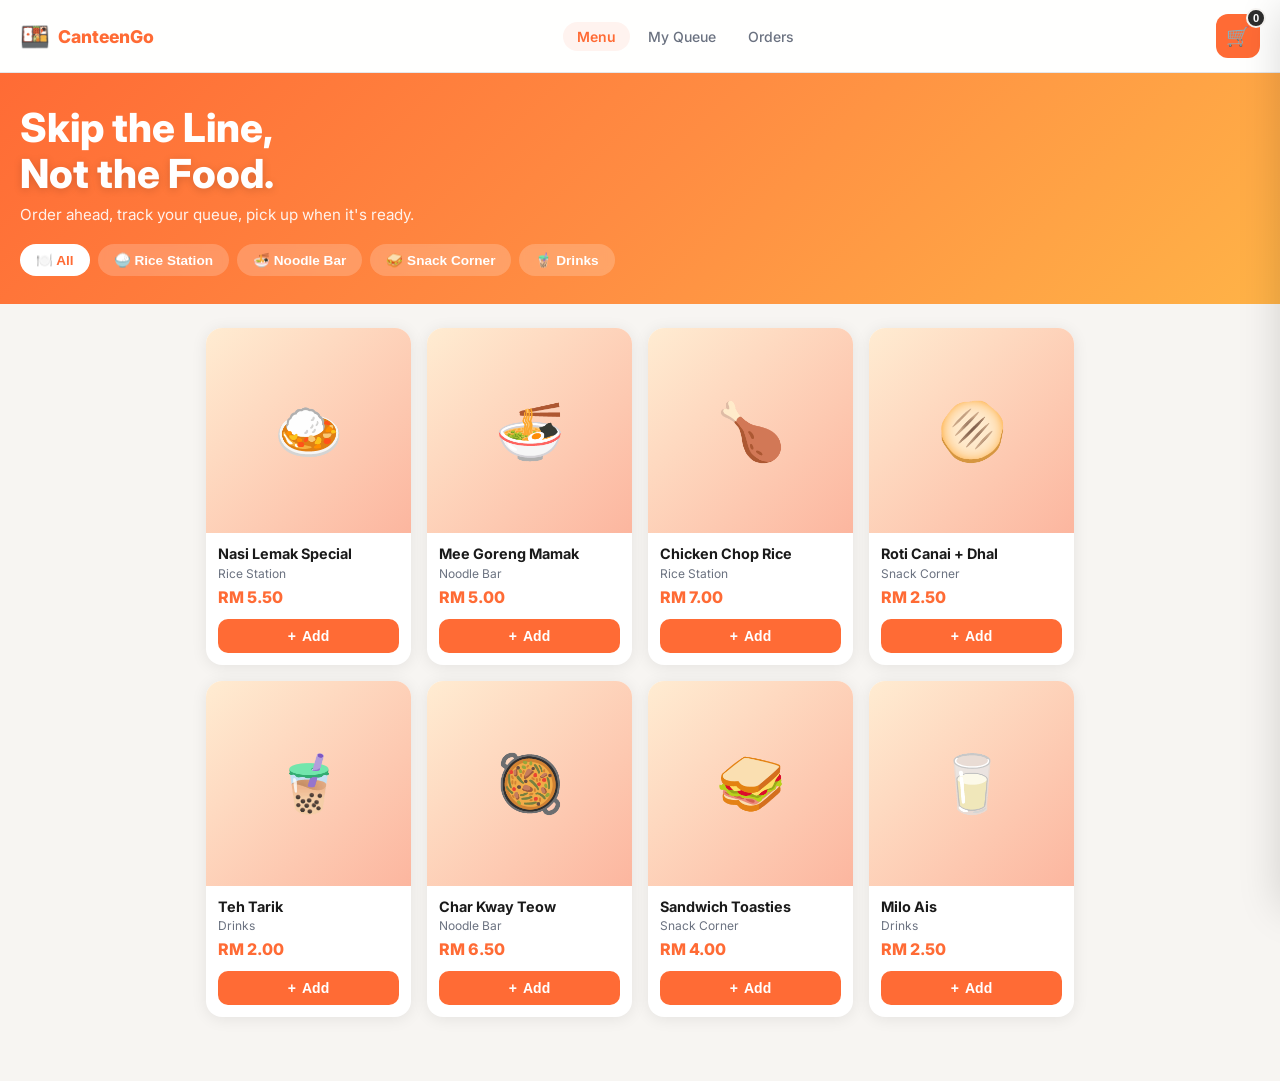
==== index.html @ 164c9fa0 "base app" ====
<!DOCTYPE html>
<html lang="en">
<head>
  <meta charset="UTF-8" />
  <meta name="viewport" content="width=device-width, initial-scale=1.0" />
  <title>CanteenGo — Student Survival Kit</title>
  <link rel="stylesheet" href="css/style.css" />
  <link rel="preconnect" href="https://fonts.googleapis.com" />
  <link href="https://fonts.googleapis.com/css2?family=Inter:wght@400;500;600;700;800&display=swap" rel="stylesheet" />
</head>
<body>

  <!-- ===== NAV ===== -->
  <nav class="navbar">
    <div class="nav-brand">
      <span class="brand-icon">🍱</span>
      <span class="brand-name">CanteenGo</span>
    </div>
    <div class="nav-links">
      <a href="index.html" class="nav-link active" data-page="menu">Menu</a>
      <a href="queue.html" class="nav-link" data-page="queue">My Queue</a>
      <a href="history.html" class="nav-link" data-page="history">Orders</a>
    </div>
    <button class="cart-btn" id="cartBtn" onclick="openCart()">
      <span class="cart-icon">🛒</span>
      <span class="cart-badge" id="cartBadge">0</span>
    </button>
  </nav>

  <!-- ===== HERO ===== -->
  <section class="hero">
    <div class="hero-content">
      <h1>Skip the Line,<br/><span class="accent">Not the Food.</span></h1>
      <p>Order ahead, track your queue, pick up when it's ready.</p>
    </div>
    <div class="hero-stalls">
      <button class="stall-chip active" data-stall="all" onclick="filterStall(this)">🍽️ All</button>
      <button class="stall-chip" data-stall="rice" onclick="filterStall(this)">🍚 Rice Station</button>
      <button class="stall-chip" data-stall="noodles" onclick="filterStall(this)">🍜 Noodle Bar</button>
      <button class="stall-chip" data-stall="snacks" onclick="filterStall(this)">🥪 Snack Corner</button>
      <button class="stall-chip" data-stall="drinks" onclick="filterStall(this)">🧋 Drinks</button>
    </div>
  </section>

  <!-- ===== MENU GRID ===== -->
  <main class="menu-container">
    <div class="menu-grid" id="menuGrid"></div>
  </main>

  <!-- ===== CART DRAWER ===== -->
  <div class="overlay" id="overlay" onclick="closeCart()"></div>
  <aside class="cart-drawer" id="cartDrawer">
    <div class="cart-header">
      <h2>Your Order</h2>
      <button class="close-btn" onclick="closeCart()">✕</button>
    </div>
    <div class="cart-items" id="cartItems">
      <div class="cart-empty">
        <span>🛒</span>
        <p>Nothing here yet.<br/>Add something delicious!</p>
      </div>
    </div>
    <div class="cart-footer" id="cartFooter" style="display:none">
      <div class="cart-total">
        <span>Total</span>
        <span id="cartTotal">RM 0.00</span>
      </div>
      <button class="btn-checkout" onclick="goCheckout()">Proceed to Checkout →</button>
    </div>
  </aside>

  <!-- ===== CHECKOUT MODAL ===== -->
  <div class="modal-overlay" id="checkoutOverlay">
    <div class="modal checkout-modal">
      <div class="modal-header">
        <h2>Checkout</h2>
        <button class="close-btn" onclick="closeCheckout()">✕</button>
      </div>
      <div class="modal-body">
        <div class="order-summary" id="orderSummary"></div>
        <div class="checkout-form">
          <label>Your Name</label>
          <input type="text" id="customerName" placeholder="e.g. Aisha" maxlength="30" />
          <label>Pickup Time Preference</label>
          <select id="pickupTime">
            <option value="asap">ASAP (next in queue)</option>
            <option value="10">In 10 minutes</option>
            <option value="15">In 15 minutes</option>
            <option value="20">In 20 minutes</option>
          </select>
          <div class="payment-section">
            <label>Payment Method</label>
            <div class="payment-methods">
              <button class="pay-method active" data-method="ewallet" onclick="selectPayment(this)">📱 eWallet</button>
              <button class="pay-method" data-method="cash" onclick="selectPayment(this)">💵 Cash on Pickup</button>
              <button class="pay-method" data-method="card" onclick="selectPayment(this)">💳 Card</button>
            </div>
          </div>
          <div class="ewallet-mock" id="ewalletSection">
            <div class="qr-mock">
              <div class="qr-placeholder">
                <div class="qr-grid"></div>
                <p class="qr-label">Mock QR Code</p>
              </div>
              <p class="qr-hint">Scan with Touch 'n Go / GrabPay / Boost</p>
            </div>
          </div>
        </div>
        <div class="checkout-total">
          <span>Total to pay</span>
          <strong id="checkoutTotal">SGD 0.00</strong>
        </div>
      </div>
      <div class="modal-footer">
        <button class="btn-place-order" id="placeOrderBtn" onclick="placeOrder()">
          Place Order 🚀
        </button>
      </div>
    </div>
  </div>

  <!-- ===== ORDER SUCCESS MODAL ===== -->
  <div class="modal-overlay" id="successOverlay">
    <div class="modal success-modal">
      <div class="success-animation">
        <div class="success-circle">✓</div>
      </div>
      <h2>Order Placed!</h2>
      <div class="queue-number-display">
        <p class="queue-label">Your Queue Number</p>
        <div class="queue-big" id="successQueueNum">#042</div>
      </div>
      <p class="success-hint">Head to <strong id="successStall">Rice Station</strong> when called.<br/>We'll notify you when it's ready!</p>
      <div class="success-eta">
        <span>⏱️ Estimated wait:</span>
        <strong id="successEta">12 mins</strong>
      </div>
      <button class="btn-track" onclick="goToQueue()">Track My Order →</button>
    </div>
  </div>

  <script src="js/data.js"></script>
  <script src="js/store.js"></script>
  <script src="js/menu.js"></script>
  <script src="js/cart.js"></script>
  <script src="js/checkout.js"></script>
</body>
</html>
---- css/style.css ----
/* ===== RESET & BASE ===== */
*, *::before, *::after { box-sizing: border-box; margin: 0; padding: 0; }

:root {
  --primary: #FF6B35;
  --primary-dark: #e5521e;
  --secondary: #2D2D2D;
  --bg: #F7F5F2;
  --card: #FFFFFF;
  --text: #1a1a1a;
  --text-muted: #6B7280;
  --border: #E5E7EB;
  --success: #10B981;
  --warning: #F59E0B;
  --danger: #EF4444;
  --radius: 16px;
  --radius-sm: 10px;
  --shadow: 0 2px 16px rgba(0,0,0,0.08);
  --shadow-lg: 0 8px 40px rgba(0,0,0,0.15);
}

body {
  font-family: 'Inter', sans-serif;
  background: var(--bg);
  color: var(--text);
  min-height: 100vh;
  padding-bottom: 40px;
}

/* ===== NAVBAR ===== */
.navbar {
  position: sticky; top: 0; z-index: 100;
  display: flex; align-items: center; justify-content: space-between;
  padding: 14px 20px;
  background: rgba(255,255,255,0.92);
  backdrop-filter: blur(12px);
  border-bottom: 1px solid var(--border);
}

.nav-brand { display: flex; align-items: center; gap: 8px; }
.brand-icon { font-size: 1.5rem; }
.brand-name { font-weight: 800; font-size: 1.1rem; color: var(--primary); }

.nav-links { display: flex; gap: 4px; }
.nav-link {
  text-decoration: none; color: var(--text-muted);
  font-size: 0.875rem; font-weight: 500;
  padding: 6px 14px; border-radius: 20px;
  transition: all 0.2s;
}
.nav-link:hover { color: var(--primary); background: #fff3ef; }
.nav-link.active { color: var(--primary); background: #fff3ef; font-weight: 600; }

.cart-btn {
  position: relative; background: var(--primary);
  border: none; border-radius: 12px;
  width: 44px; height: 44px;
  display: flex; align-items: center; justify-content: center;
  cursor: pointer; font-size: 1.2rem;
  transition: transform 0.15s, background 0.2s;
}
.cart-btn:hover { background: var(--primary-dark); transform: scale(1.05); }
.cart-badge {
  position: absolute; top: -6px; right: -6px;
  background: var(--secondary); color: #fff;
  font-size: 0.7rem; font-weight: 700;
  width: 20px; height: 20px;
  border-radius: 50%; display: flex; align-items: center; justify-content: center;
  border: 2px solid var(--bg);
}

/* ===== HERO ===== */
.hero {
  background: linear-gradient(135deg, #FF6B35 0%, #FF8C42 50%, #FFB347 100%);
  padding: 32px 20px 24px;
  color: white;
}
.hero-content h1 { font-size: 2rem; font-weight: 800; line-height: 1.15; }
.hero-content p { margin-top: 8px; opacity: 0.9; font-size: 0.95rem; }
.accent { color: #fff; text-shadow: 0 2px 8px rgba(0,0,0,0.15); }

.hero-stalls { display: flex; gap: 8px; margin-top: 20px; overflow-x: auto; padding-bottom: 4px; }
.hero-stalls::-webkit-scrollbar { display: none; }
.stall-chip {
  white-space: nowrap; border: none;
  padding: 8px 16px; border-radius: 20px;
  font-size: 0.85rem; font-weight: 600; cursor: pointer;
  background: rgba(255,255,255,0.2); color: white;
  transition: all 0.2s; backdrop-filter: blur(4px);
}
.stall-chip.active { background: white; color: var(--primary); }
.stall-chip:hover:not(.active) { background: rgba(255,255,255,0.35); }

/* ===== MENU GRID ===== */
.menu-container { padding: 24px 16px; max-width: 900px; margin: 0 auto; }
.menu-grid {
  display: grid;
  grid-template-columns: repeat(auto-fill, minmax(160px, 1fr));
  gap: 16px;
}

.menu-card {
  background: var(--card); border-radius: var(--radius);
  box-shadow: var(--shadow); overflow: hidden;
  transition: transform 0.2s, box-shadow 0.2s;
  cursor: pointer;
}
.menu-card:hover { transform: translateY(-4px); box-shadow: var(--shadow-lg); }
.menu-card.sold-out { opacity: 0.55; pointer-events: none; }

.menu-card-img {
  width: 100%; aspect-ratio: 1/1;
  object-fit: cover; display: block;
  font-size: 3.5rem; text-align: center;
  line-height: 1; padding: 20px 0;
  background: linear-gradient(135deg, #ffecd2, #fcb69f);
}
.menu-card-img.emoji-img {
  display: flex; align-items: center; justify-content: center;
}

.menu-card-body { padding: 12px; }
.menu-card-name { font-weight: 700; font-size: 0.9rem; line-height: 1.3; }
.menu-card-stall { font-size: 0.75rem; color: var(--text-muted); margin-top: 2px; }
.menu-card-price { color: var(--primary); font-weight: 800; font-size: 1rem; margin-top: 6px; }
.menu-card-footer { padding: 0 12px 12px; }

.btn-add {
  width: 100%; padding: 9px;
  background: var(--primary); color: white;
  border: none; border-radius: var(--radius-sm);
  font-size: 0.875rem; font-weight: 600; cursor: pointer;
  transition: background 0.2s, transform 0.1s;
  display: flex; align-items: center; justify-content: center; gap: 6px;
}
.btn-add:hover { background: var(--primary-dark); }
.btn-add:active { transform: scale(0.97); }
.btn-add.in-cart { background: var(--secondary); }

.qty-controls {
  display: flex; align-items: center; justify-content: space-between;
  background: var(--bg); border-radius: var(--radius-sm); overflow: hidden;
}
.qty-btn {
  width: 36px; height: 36px; border: none;
  background: transparent; font-size: 1.1rem; cursor: pointer;
  font-weight: 700; color: var(--primary); transition: background 0.15s;
}
.qty-btn:hover { background: #ffe0d4; }
.qty-count { font-weight: 700; font-size: 0.95rem; min-width: 24px; text-align: center; }

.sold-out-badge {
  width: 100%; padding: 9px;
  background: var(--border); color: var(--text-muted);
  border: none; border-radius: var(--radius-sm);
  font-size: 0.875rem; font-weight: 600; text-align: center;
}

/* ===== CART DRAWER ===== */
.overlay {
  position: fixed; inset: 0; background: rgba(0,0,0,0.4);
  z-index: 200; opacity: 0; pointer-events: none; transition: opacity 0.3s;
}
.overlay.show { opacity: 1; pointer-events: all; }

.cart-drawer {
  position: fixed; right: 0; top: 0; bottom: 0;
  width: min(380px, 100vw);
  background: var(--card);
  z-index: 201; transform: translateX(100%);
  transition: transform 0.35s cubic-bezier(0.4,0,0.2,1);
  display: flex; flex-direction: column;
  box-shadow: var(--shadow-lg);
}
.cart-drawer.open { transform: translateX(0); }

.cart-header {
  display: flex; justify-content: space-between; align-items: center;
  padding: 20px; border-bottom: 1px solid var(--border);
}
.cart-header h2 { font-size: 1.2rem; font-weight: 700; }
.close-btn {
  background: var(--bg); border: none; border-radius: 50%;
  width: 32px; height: 32px; cursor: pointer; font-size: 0.9rem;
  display: flex; align-items: center; justify-content: center;
  transition: background 0.2s;
}
.close-btn:hover { background: var(--border); }

.cart-items { flex: 1; overflow-y: auto; padding: 16px; }
.cart-empty { text-align: center; padding: 60px 20px; color: var(--text-muted); }
.cart-empty span { font-size: 3rem; display: block; margin-bottom: 12px; }
.cart-empty p { line-height: 1.6; }

.cart-item {
  display: flex; align-items: center; gap: 12px;
  padding: 12px 0; border-bottom: 1px solid var(--border);
}
.cart-item-emoji { font-size: 2rem; flex-shrink: 0; }
.cart-item-info { flex: 1; min-width: 0; }
.cart-item-name { font-weight: 600; font-size: 0.9rem; white-space: nowrap; overflow: hidden; text-overflow: ellipsis; }
.cart-item-price { color: var(--text-muted); font-size: 0.8rem; margin-top: 2px; }
.cart-item-controls { display: flex; align-items: center; gap: 6px; }
.cart-qty-btn {
  width: 28px; height: 28px; border-radius: 8px;
  border: 1.5px solid var(--border); background: white;
  cursor: pointer; font-size: 1rem; font-weight: 700;
  display: flex; align-items: center; justify-content: center;
  transition: all 0.15s; color: var(--text);
}
.cart-qty-btn:hover { border-color: var(--primary); color: var(--primary); }
.cart-qty-num { font-weight: 700; font-size: 0.9rem; min-width: 20px; text-align: center; }

.cart-footer { padding: 16px; border-top: 1px solid var(--border); }
.cart-total {
  display: flex; justify-content: space-between;
  font-weight: 700; font-size: 1.05rem; margin-bottom: 12px;
}
.btn-checkout {
  width: 100%; padding: 14px;
  background: var(--primary); color: white;
  border: none; border-radius: var(--radius-sm);
  font-size: 1rem; font-weight: 700; cursor: pointer;
  transition: background 0.2s; letter-spacing: 0.01em;
}
.btn-checkout:hover { background: var(--primary-dark); }

/* ===== MODALS ===== */
.modal-overlay {
  position: fixed; inset: 0;
  background: rgba(0,0,0,0.5); backdrop-filter: blur(4px);
  z-index: 300; display: flex; align-items: flex-end; justify-content: center;
  opacity: 0; pointer-events: none; transition: opacity 0.3s;
}
.modal-overlay.show { opacity: 1; pointer-events: all; }

.modal {
  background: var(--card); border-radius: var(--radius) var(--radius) 0 0;
  width: 100%; max-width: 480px; max-height: 90vh;
  overflow-y: auto; padding-bottom: env(safe-area-inset-bottom, 0);
  transform: translateY(100%); transition: transform 0.35s cubic-bezier(0.4,0,0.2,1);
}
.modal-overlay.show .modal { transform: translateY(0); }

.modal-header {
  display: flex; justify-content: space-between; align-items: center;
  padding: 20px 20px 0;
}
.modal-header h2 { font-size: 1.2rem; font-weight: 700; }
.modal-body { padding: 16px 20px; }
.modal-footer { padding: 12px 20px 20px; }

/* Checkout specifics */
.order-summary { background: var(--bg); border-radius: var(--radius-sm); padding: 12px; margin-bottom: 16px; }
.summary-item { display: flex; justify-content: space-between; font-size: 0.875rem; padding: 4px 0; }
.summary-item span:first-child { color: var(--text-muted); }

.checkout-form label { display: block; font-weight: 600; font-size: 0.85rem; margin: 14px 0 6px; }
.checkout-form input, .checkout-form select {
  width: 100%; padding: 12px 14px;
  border: 1.5px solid var(--border); border-radius: var(--radius-sm);
  font-size: 0.95rem; font-family: inherit;
  outline: none; transition: border-color 0.2s;
  background: white;
}
.checkout-form input:focus, .checkout-form select:focus { border-color: var(--primary); }

.payment-methods { display: flex; gap: 8px; flex-wrap: wrap; margin-top: 6px; }
.pay-method {
  flex: 1; min-width: 100px; padding: 10px 12px;
  border: 2px solid var(--border); border-radius: var(--radius-sm);
  background: white; cursor: pointer; font-size: 0.85rem; font-weight: 600;
  transition: all 0.2s;
}
.pay-method.active { border-color: var(--primary); background: #fff3ef; color: var(--primary); }

.ewallet-mock { margin-top: 16px; text-align: center; }
.qr-mock { display: inline-block; padding: 16px; background: white; border-radius: var(--radius-sm); border: 1px solid var(--border); }
.qr-placeholder { width: 120px; }
.qr-grid {
  width: 100px; height: 100px; margin: 0 auto;
  background: repeating-conic-gradient(#000 0% 25%, #fff 0% 50%) 0 0 / 10px 10px;
  border: 3px solid #000; border-radius: 4px;
}
.qr-label { font-size: 0.7rem; color: var(--text-muted); margin-top: 6px; }
.qr-hint { font-size: 0.75rem; color: var(--text-muted); margin-top: 8px; }

.checkout-total {
  display: flex; justify-content: space-between; align-items: center;
  padding: 14px; background: var(--bg); border-radius: var(--radius-sm);
  margin-top: 12px; font-size: 0.95rem;
}
.checkout-total strong { font-size: 1.2rem; color: var(--primary); }

.btn-place-order {
  width: 100%; padding: 16px;
  background: var(--primary); color: white;
  border: none; border-radius: var(--radius-sm);
  font-size: 1.1rem; font-weight: 700; cursor: pointer;
  transition: background 0.2s, transform 0.1s; letter-spacing: 0.01em;
}
.btn-place-order:hover { background: var(--primary-dark); }
.btn-place-order:active { transform: scale(0.98); }
.btn-place-order:disabled { background: var(--border); color: var(--text-muted); cursor: not-allowed; }

/* ===== SUCCESS MODAL ===== */
.success-modal { text-align: center; padding: 32px 24px !important; border-radius: var(--radius) !important; max-width: 340px; margin: auto; align-self: center; }
.modal-overlay.show .success-modal { transform: translateY(0) scale(1); }
.success-modal { transform: scale(0.8) !important; transition: transform 0.35s cubic-bezier(0.34,1.56,0.64,1), opacity 0.3s !important; }
.modal-overlay.show .success-modal { transform: scale(1) !important; }

.success-animation { margin-bottom: 16px; }
.success-circle {
  width: 72px; height: 72px; border-radius: 50%;
  background: linear-gradient(135deg, var(--success), #34d399);
  color: white; font-size: 2rem; font-weight: 700;
  display: flex; align-items: center; justify-content: center;
  margin: 0 auto;
  animation: popIn 0.5s cubic-bezier(0.34,1.56,0.64,1);
}
@keyframes popIn { from { transform: scale(0); } to { transform: scale(1); } }

.success-modal h2 { font-size: 1.5rem; font-weight: 800; margin-bottom: 20px; }
.queue-number-display { background: var(--bg); border-radius: var(--radius); padding: 16px; margin-bottom: 16px; }
.queue-label { font-size: 0.8rem; color: var(--text-muted); font-weight: 600; text-transform: uppercase; letter-spacing: 0.05em; }
.queue-big { font-size: 3rem; font-weight: 800; color: var(--primary); line-height: 1.1; }
.success-hint { font-size: 0.9rem; color: var(--text-muted); line-height: 1.5; }
.success-eta {
  display: inline-flex; align-items: center; gap: 6px;
  background: #fff3ef; border-radius: 20px; padding: 8px 16px;
  font-size: 0.875rem; margin-top: 12px; color: var(--primary);
}
.success-eta strong { font-weight: 700; }
.btn-track {
  display: block; width: 100%; margin-top: 20px; padding: 14px;
  background: var(--primary); color: white;
  border: none; border-radius: var(--radius-sm);
  font-size: 1rem; font-weight: 700; cursor: pointer;
  text-decoration: none; transition: background 0.2s;
}
.btn-track:hover { background: var(--primary-dark); }

/* ===== QUEUE PAGE ===== */
.queue-page { max-width: 480px; margin: 0 auto; padding: 20px 16px; }

.status-banner {
  display: flex; align-items: center; gap: 10px;
  padding: 12px 16px; border-radius: var(--radius-sm);
  background: var(--card); box-shadow: var(--shadow);
  margin-bottom: 16px; font-weight: 600; font-size: 0.9rem;
}
.status-dot {
  width: 10px; height: 10px; border-radius: 50%;
  background: var(--warning); flex-shrink: 0;
  animation: pulse 1.5s infinite;
}
.status-dot.ready { background: var(--success); }
.status-dot.done { background: var(--text-muted); animation: none; }
@keyframes pulse { 0%,100% { opacity: 1; } 50% { opacity: 0.4; } }

.queue-card {
  background: var(--card); border-radius: var(--radius);
  box-shadow: var(--shadow); padding: 20px; margin-bottom: 16px;
}
.queue-card-top { display: flex; justify-content: space-between; align-items: flex-start; margin-bottom: 20px; }
.queue-card-label { font-size: 0.8rem; color: var(--text-muted); font-weight: 600; text-transform: uppercase; letter-spacing: 0.05em; }
.queue-number-large { font-size: 2.8rem; font-weight: 800; color: var(--primary); line-height: 1; }
.queue-stall-name { font-size: 0.85rem; color: var(--text-muted); margin-top: 4px; }

.queue-ring-wrap { position: relative; width: 100px; height: 100px; flex-shrink: 0; }
.ring-svg { width: 100%; height: 100%; transform: rotate(-90deg); }
.ring-bg { fill: none; stroke: var(--border); stroke-width: 8; }
.ring-progress { fill: none; stroke: var(--primary); stroke-width: 8; stroke-linecap: round; transition: stroke-dashoffset 1s ease; }
.ring-center { position: absolute; inset: 0; display: flex; flex-direction: column; align-items: center; justify-content: center; }
.ring-pos { font-size: 1.8rem; font-weight: 800; color: var(--text); line-height: 1; }
.ring-pos-label { font-size: 0.65rem; color: var(--text-muted); font-weight: 600; }

.queue-stats { display: grid; grid-template-columns: repeat(3, 1fr); gap: 10px; }
.stat-box {
  background: var(--bg); border-radius: var(--radius-sm);
  padding: 12px 8px; text-align: center;
}
.stat-box.highlight { background: #fff3ef; }
.stat-icon { font-size: 1.1rem; display: block; margin-bottom: 4px; }
.stat-value { display: block; font-size: 1.2rem; font-weight: 800; }
.stat-label { font-size: 0.7rem; color: var(--text-muted); font-weight: 500; }

.timer-card {
  background: var(--card); border-radius: var(--radius);
  box-shadow: var(--shadow); padding: 20px; margin-bottom: 16px; text-align: center;
}
.timer-label { font-size: 0.8rem; color: var(--text-muted); font-weight: 600; text-transform: uppercase; letter-spacing: 0.05em; }
.countdown { font-size: 3rem; font-weight: 800; color: var(--primary); margin: 8px 0; font-variant-numeric: tabular-nums; }
.timer-bar-wrap { height: 6px; background: var(--border); border-radius: 3px; overflow: hidden; margin-bottom: 8px; }
.timer-bar { height: 100%; background: linear-gradient(90deg, var(--primary), var(--warning)); border-radius: 3px; transition: width 1s linear; }
.timer-hint { font-size: 0.8rem; color: var(--text-muted); }

.order-details-card {
  background: var(--card); border-radius: var(--radius);
  box-shadow: var(--shadow); margin-bottom: 16px; overflow: hidden;
}
.accordion-btn {
  width: 100%; display: flex; justify-content: space-between; align-items: center;
  padding: 16px 20px; background: none; border: none; cursor: pointer;
  font-size: 0.95rem; font-weight: 600;
}
.accordion-body { padding: 0 20px 16px; border-top: 1px solid var(--border); }
.order-total-row { display: flex; justify-content: space-between; padding-top: 10px; margin-top: 10px; border-top: 1px solid var(--border); font-weight: 700; }

/* ===== LIVE FEED ===== */
.live-feed-card {
  background: var(--card); border-radius: var(--radius);
  box-shadow: var(--shadow); padding: 20px; margin-bottom: 16px;
}
.live-feed-card h3 { font-size: 0.95rem; font-weight: 700; margin-bottom: 12px; }
.feed-list { display: flex; flex-direction: column; gap: 8px; }
.feed-item {
  display: flex; align-items: center; gap: 10px;
  padding: 10px 12px; border-radius: var(--radius-sm);
  background: var(--bg); font-size: 0.85rem;
  animation: slideIn 0.3s ease;
}
@keyframes slideIn { from { opacity: 0; transform: translateX(-10px); } to { opacity: 1; transform: translateX(0); } }
.feed-item.served { background: #f0fdf4; }
.feed-item.yours { background: #fff3ef; border: 1.5px solid var(--primary); }
.feed-num { font-weight: 800; color: var(--primary); font-size: 1rem; min-width: 36px; }
.feed-status { font-weight: 500; flex: 1; }
.feed-time { font-size: 0.75rem; color: var(--text-muted); }

/* ===== READY CARD ===== */
.ready-card {
  background: linear-gradient(135deg, var(--success), #34d399);
  border-radius: var(--radius); padding: 32px 24px;
  text-align: center; color: white; margin-bottom: 16px;
  animation: bounceIn 0.6s cubic-bezier(0.34,1.56,0.64,1);
}
@keyframes bounceIn { from { transform: scale(0.5); opacity: 0; } to { transform: scale(1); opacity: 1; } }
.ready-animation { font-size: 3rem; margin-bottom: 12px; animation: bounce 1s infinite; }
@keyframes bounce { 0%,100% { transform: translateY(0); } 50% { transform: translateY(-8px); } }
.ready-card h2 { font-size: 1.5rem; font-weight: 800; }
.ready-card p { opacity: 0.9; margin-top: 8px; }
.btn-collected {
  margin-top: 20px; padding: 14px 28px;
  background: white; color: var(--success);
  border: none; border-radius: var(--radius-sm);
  font-size: 1rem; font-weight: 700; cursor: pointer;
  transition: transform 0.15s;
}
.btn-collected:hover { transform: scale(1.03); }

/* ===== HISTORY PAGE ===== */
.history-page { max-width: 600px; margin: 0 auto; padding: 20px 16px; }
.page-header { display: flex; justify-content: space-between; align-items: center; margin-bottom: 20px; }
.page-header h1 { font-size: 1.4rem; font-weight: 800; }
.btn-clear-history {
  background: none; border: 1.5px solid var(--border);
  border-radius: 8px; padding: 6px 14px;
  font-size: 0.8rem; font-weight: 600; color: var(--text-muted); cursor: pointer;
  transition: all 0.2s;
}
.btn-clear-history:hover { border-color: var(--danger); color: var(--danger); }

.history-list { display: flex; flex-direction: column; gap: 12px; }
.history-card {
  background: var(--card); border-radius: var(--radius);
  box-shadow: var(--shadow); padding: 16px; overflow: hidden;
}
.history-card-header { display: flex; justify-content: space-between; align-items: flex-start; margin-bottom: 10px; }
.history-queue { font-size: 1.2rem; font-weight: 800; color: var(--primary); }
.history-date { font-size: 0.75rem; color: var(--text-muted); }
.history-status {
  display: inline-block; padding: 3px 10px;
  border-radius: 20px; font-size: 0.75rem; font-weight: 600;
}
.history-status.collected { background: #f0fdf4; color: var(--success); }
.history-status.ready { background: #fff3ef; color: var(--primary); }
.history-status.preparing { background: #fefce8; color: var(--warning); }
.history-items { font-size: 0.875rem; color: var(--text-muted); margin: 6px 0; }
.history-total { font-weight: 700; font-size: 0.95rem; color: var(--text); }
.btn-reorder {
  margin-top: 10px; padding: 8px 16px;
  background: var(--bg); border: 1.5px solid var(--border);
  border-radius: var(--radius-sm); font-size: 0.85rem; font-weight: 600;
  cursor: pointer; transition: all 0.2s;
}
.btn-reorder:hover { border-color: var(--primary); color: var(--primary); background: #fff3ef; }

/* ===== EMPTY STATE ===== */
.empty-state { text-align: center; padding: 80px 20px; }
.empty-icon { font-size: 4rem; margin-bottom: 16px; }
.empty-state h2 { font-size: 1.3rem; font-weight: 700; margin-bottom: 8px; }
.empty-state p { color: var(--text-muted); margin-bottom: 20px; }
.btn-primary {
  display: inline-block; padding: 12px 28px;
  background: var(--primary); color: white;
  border-radius: var(--radius-sm); text-decoration: none;
  font-weight: 700; transition: background 0.2s;
}
.btn-primary:hover { background: var(--primary-dark); }

/* ===== TOAST ===== */
.toast {
  position: fixed; bottom: 24px; left: 50%; transform: translateX(-50%) translateY(100px);
  background: var(--secondary); color: white;
  padding: 12px 24px; border-radius: 100px;
  font-size: 0.9rem; font-weight: 600; z-index: 500;
  transition: transform 0.3s cubic-bezier(0.34,1.56,0.64,1);
  white-space: nowrap;
}
.toast.show { transform: translateX(-50%) translateY(0); }

/* ===== RESPONSIVE ===== */
@media (min-width: 640px) {
  .menu-grid { grid-template-columns: repeat(auto-fill, minmax(180px, 1fr)); }
  .hero-content h1 { font-size: 2.5rem; }
}
@media (max-width: 480px) {
  .nav-links { display: none; }
  .hero-content h1 { font-size: 1.6rem; }
  .queue-stats { gap: 6px; }
  .stat-value { font-size: 1rem; }
}
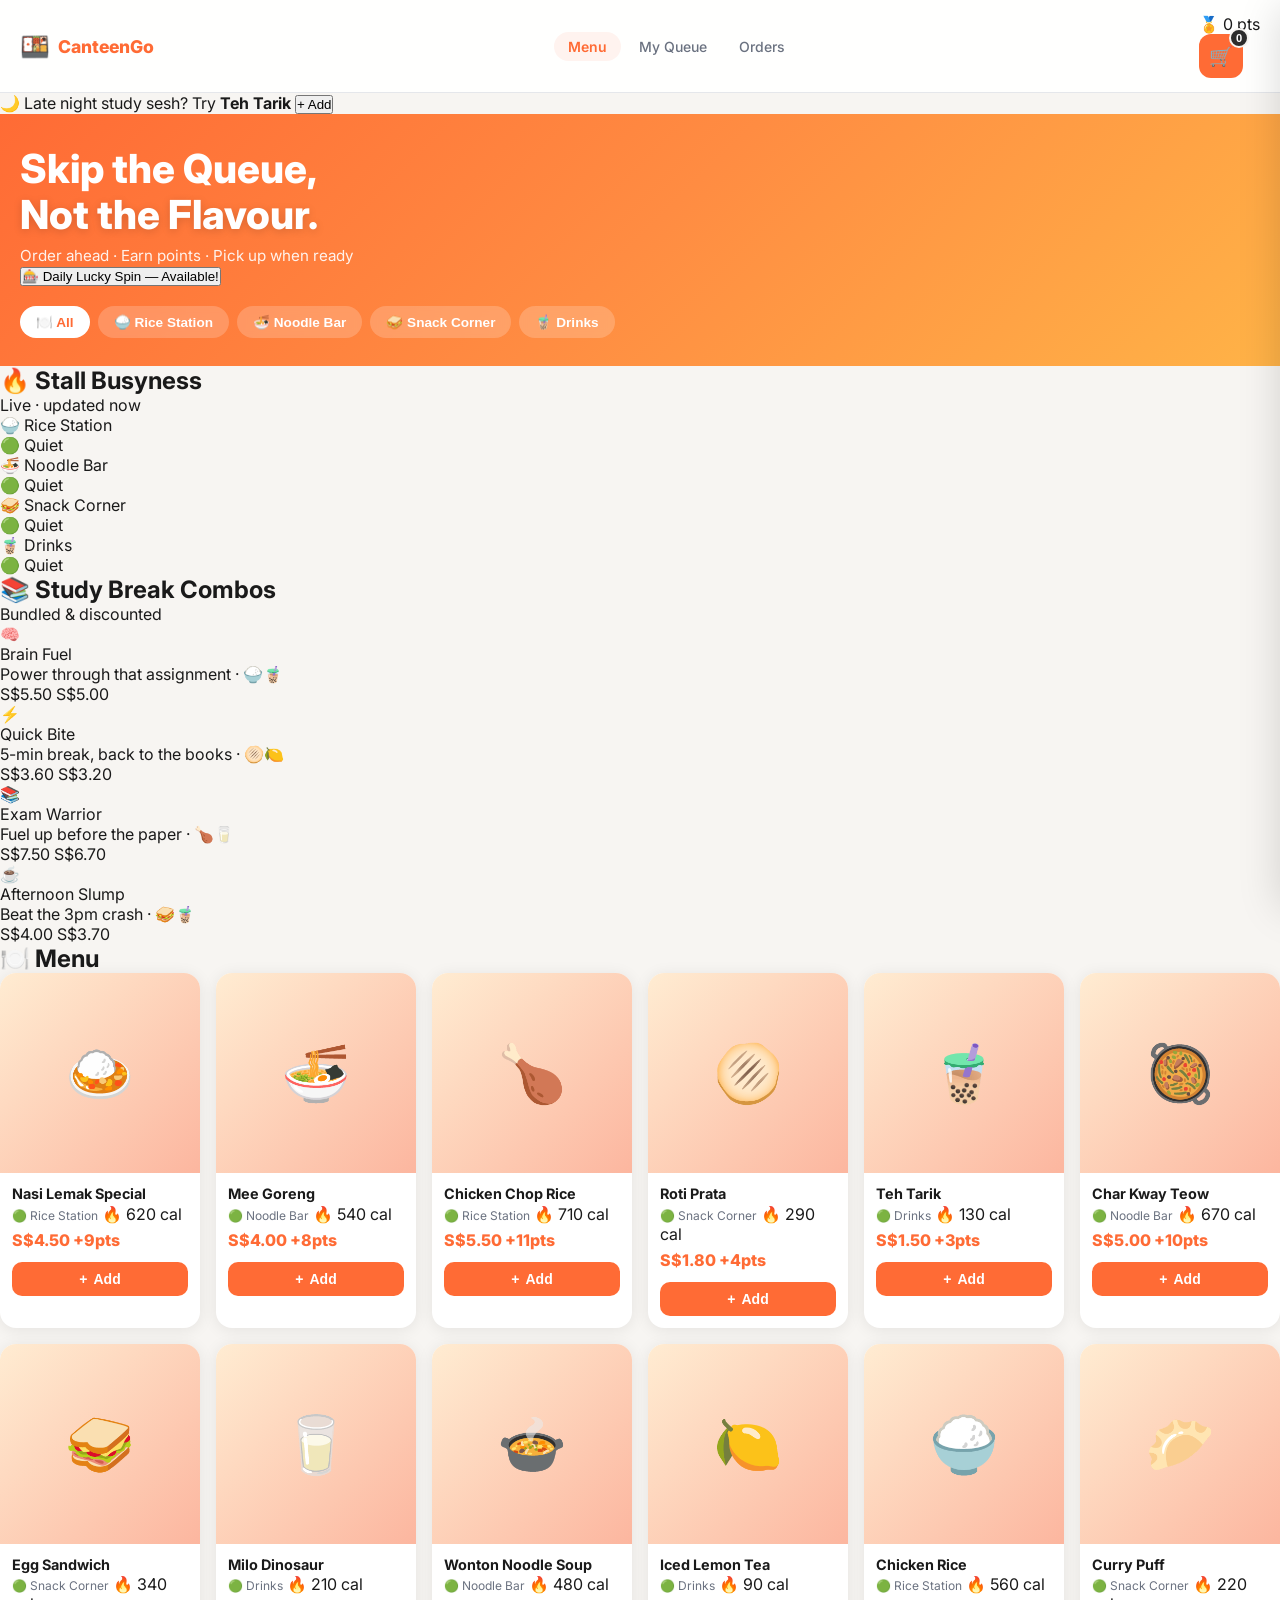
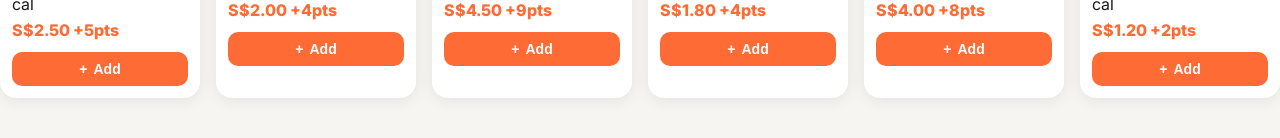
==== commit dd434614: "new feautures: currency switch to SGD,points system, study break combo, crowd heatmap,Weather-based " ====
--- a/index.html
+++ b/index.html
@@ -17,21 +17,33 @@
       <span class="brand-name">CanteenGo</span>
     </div>
     <div class="nav-links">
-      <a href="index.html" class="nav-link active" data-page="menu">Menu</a>
-      <a href="queue.html" class="nav-link" data-page="queue">My Queue</a>
-      <a href="history.html" class="nav-link" data-page="history">Orders</a>
-    </div>
-    <button class="cart-btn" id="cartBtn" onclick="openCart()">
-      <span class="cart-icon">🛒</span>
-      <span class="cart-badge" id="cartBadge">0</span>
-    </button>
+      <a href="index.html" class="nav-link active">Menu</a>
+      <a href="queue.html" class="nav-link">My Queue</a>
+      <a href="history.html" class="nav-link">Orders</a>
+    </div>
+    <div class="nav-right">
+      <div class="nav-points-wrap" onclick="openSpinWheel()" title="Lucky Spin">
+        <span class="nav-points-icon">🏅</span>
+        <span id="pointsBadge" class="nav-points-val">0 pts</span>
+      </div>
+      <button class="cart-btn" id="cartBtn" onclick="openCart()">
+        <span class="cart-icon">🛒</span>
+        <span class="cart-badge" id="cartBadge">0</span>
+      </button>
+    </div>
   </nav>
+
+  <!-- ===== WEATHER BANNER ===== -->
+  <div class="weather-banner" id="weatherBanner"></div>
 
   <!-- ===== HERO ===== -->
   <section class="hero">
-    <div class="hero-content">
-      <h1>Skip the Line,<br/><span class="accent">Not the Food.</span></h1>
-      <p>Order ahead, track your queue, pick up when it's ready.</p>
+    <div class="hero-top">
+      <div class="hero-content">
+        <h1>Skip the Queue,<br/><span class="accent">Not the Flavour.</span></h1>
+        <p>Order ahead · Earn points · Pick up when ready</p>
+      </div>
+      <button class="spin-hero-btn" id="spinBtn" onclick="openSpinWheel()">🎰 Daily Spin</button>
     </div>
     <div class="hero-stalls">
       <button class="stall-chip active" data-stall="all" onclick="filterStall(this)">🍽️ All</button>
@@ -42,10 +54,38 @@
     </div>
   </section>
 
+  <!-- ===== CROWD HEATMAP ===== -->
+  <div class="section-wrap">
+    <div class="section-header">
+      <h2 class="section-title">🔥 Stall Busyness</h2>
+      <span class="section-sub">Live · updated now</span>
+    </div>
+    <div class="stall-heatmap" id="stallHeatmap"></div>
+  </div>
+
+  <!-- ===== ORDER AGAIN STRIP ===== -->
+  <div class="order-again-strip" id="orderAgainStrip" style="display:none">
+    <span class="order-again-icon">🔁</span>
+    <span id="orderAgainLabel" class="order-again-label"></span>
+    <button class="order-again-btn" onclick="reorderLast()">Order Again</button>
+  </div>
+
+  <!-- ===== STUDY BREAK COMBOS ===== -->
+  <div class="section-wrap">
+    <div class="section-header">
+      <h2 class="section-title">📚 Study Break Combos</h2>
+      <span class="section-sub">Bundled & discounted</span>
+    </div>
+    <div class="combo-strip" id="comboStrip"></div>
+  </div>
+
   <!-- ===== MENU GRID ===== -->
-  <main class="menu-container">
+  <div class="section-wrap">
+    <div class="section-header">
+      <h2 class="section-title">🍽️ Menu</h2>
+    </div>
     <div class="menu-grid" id="menuGrid"></div>
-  </main>
+  </div>
 
   <!-- ===== CART DRAWER ===== -->
   <div class="overlay" id="overlay" onclick="closeCart()"></div>
@@ -61,9 +101,10 @@
       </div>
     </div>
     <div class="cart-footer" id="cartFooter" style="display:none">
+      <div class="cart-nutrition-bar" id="cartNutritionBar"></div>
       <div class="cart-total">
         <span>Total</span>
-        <span id="cartTotal">RM 0.00</span>
+        <span id="cartTotal">S$0.00</span>
       </div>
       <button class="btn-checkout" onclick="goCheckout()">Proceed to Checkout →</button>
     </div>
@@ -78,10 +119,15 @@
       </div>
       <div class="modal-body">
         <div class="order-summary" id="orderSummary"></div>
+
+        <!-- Points redeem -->
+        <div class="checkout-section-label">🏅 Loyalty Points</div>
+        <div id="pointsRedeemSection"></div>
+
         <div class="checkout-form">
           <label>Your Name</label>
-          <input type="text" id="customerName" placeholder="e.g. Aisha" maxlength="30" />
-          <label>Pickup Time Preference</label>
+          <input type="text" id="customerName" placeholder="e.g. Wei Ling" maxlength="30" />
+          <label>Pickup Preference</label>
           <select id="pickupTime">
             <option value="asap">ASAP (next in queue)</option>
             <option value="10">In 10 minutes</option>
@@ -91,9 +137,9 @@
           <div class="payment-section">
             <label>Payment Method</label>
             <div class="payment-methods">
-              <button class="pay-method active" data-method="ewallet" onclick="selectPayment(this)">📱 eWallet</button>
-              <button class="pay-method" data-method="cash" onclick="selectPayment(this)">💵 Cash on Pickup</button>
-              <button class="pay-method" data-method="card" onclick="selectPayment(this)">💳 Card</button>
+              <button class="pay-method active" data-method="paynow" onclick="selectPayment(this)">📱 PayNow</button>
+              <button class="pay-method" data-method="cash" onclick="selectPayment(this)">💵 Cash</button>
+              <button class="pay-method" data-method="card" onclick="selectPayment(this)">💳 NETS/Card</button>
             </div>
           </div>
           <div class="ewallet-mock" id="ewalletSection">
@@ -102,13 +148,29 @@
                 <div class="qr-grid"></div>
                 <p class="qr-label">Mock QR Code</p>
               </div>
-              <p class="qr-hint">Scan with Touch 'n Go / GrabPay / Boost</p>
+              <p class="qr-hint">Scan with PayNow / GrabPay / DBS PayLah!</p>
             </div>
           </div>
         </div>
-        <div class="checkout-total">
-          <span>Total to pay</span>
-          <strong id="checkoutTotal">SGD 0.00</strong>
+
+        <!-- Totals -->
+        <div class="checkout-totals-block">
+          <div class="checkout-total-row">
+            <span>Subtotal</span>
+            <span id="checkoutSubtotal">S$0.00</span>
+          </div>
+          <div class="checkout-total-row discount-row" id="discountRow" style="display:none">
+            <span id="discountLabel" class="discount-label">Discount</span>
+            <span id="discountAmount" class="discount-amount">−S$0.00</span>
+          </div>
+          <div class="checkout-total-row total-final">
+            <span>Total</span>
+            <strong id="checkoutTotal">S$0.00</strong>
+          </div>
+          <div class="checkout-meta-row">
+            <span id="checkoutCals" class="meta-cal"></span>
+            <span id="checkoutPtsEarn" class="meta-pts"></span>
+          </div>
         </div>
       </div>
       <div class="modal-footer">
@@ -119,23 +181,41 @@
     </div>
   </div>
 
-  <!-- ===== ORDER SUCCESS MODAL ===== -->
+  <!-- ===== SUCCESS MODAL ===== -->
   <div class="modal-overlay" id="successOverlay">
     <div class="modal success-modal">
-      <div class="success-animation">
-        <div class="success-circle">✓</div>
-      </div>
+      <div class="success-animation"><div class="success-circle">✓</div></div>
       <h2>Order Placed!</h2>
       <div class="queue-number-display">
         <p class="queue-label">Your Queue Number</p>
         <div class="queue-big" id="successQueueNum">#042</div>
       </div>
-      <p class="success-hint">Head to <strong id="successStall">Rice Station</strong> when called.<br/>We'll notify you when it's ready!</p>
+      <p class="success-hint">Pick up at <strong id="successStall">Rice Station</strong> when called.</p>
       <div class="success-eta">
-        <span>⏱️ Estimated wait:</span>
+        <span>⏱️ Est. wait:</span>
         <strong id="successEta">12 mins</strong>
       </div>
+      <div class="success-pts" id="successPtsEarned"></div>
       <button class="btn-track" onclick="goToQueue()">Track My Order →</button>
+    </div>
+  </div>
+
+  <!-- ===== SPIN WHEEL MODAL ===== -->
+  <div class="modal-overlay" id="spinOverlay">
+    <div class="modal spin-modal">
+      <div class="modal-header">
+        <h2>🎰 Daily Lucky Spin</h2>
+        <button class="close-btn" onclick="closeSpinWheel()">✕</button>
+      </div>
+      <div class="modal-body spin-body">
+        <p class="spin-subtitle">One spin per day — win discounts or bonus points!</p>
+        <div class="spin-wheel-wrap">
+          <div class="spin-pointer">▼</div>
+          <canvas id="spinCanvas" width="280" height="280"></canvas>
+        </div>
+        <div class="spin-result" id="spinResult" style="display:none"></div>
+        <button class="btn-spin" id="doSpinBtn" onclick="spinWheel()">🎰 SPIN!</button>
+      </div>
     </div>
   </div>
 
@@ -144,5 +224,6 @@
   <script src="js/menu.js"></script>
   <script src="js/cart.js"></script>
   <script src="js/checkout.js"></script>
+  <script src="js/spin.js"></script>
 </body>
 </html>
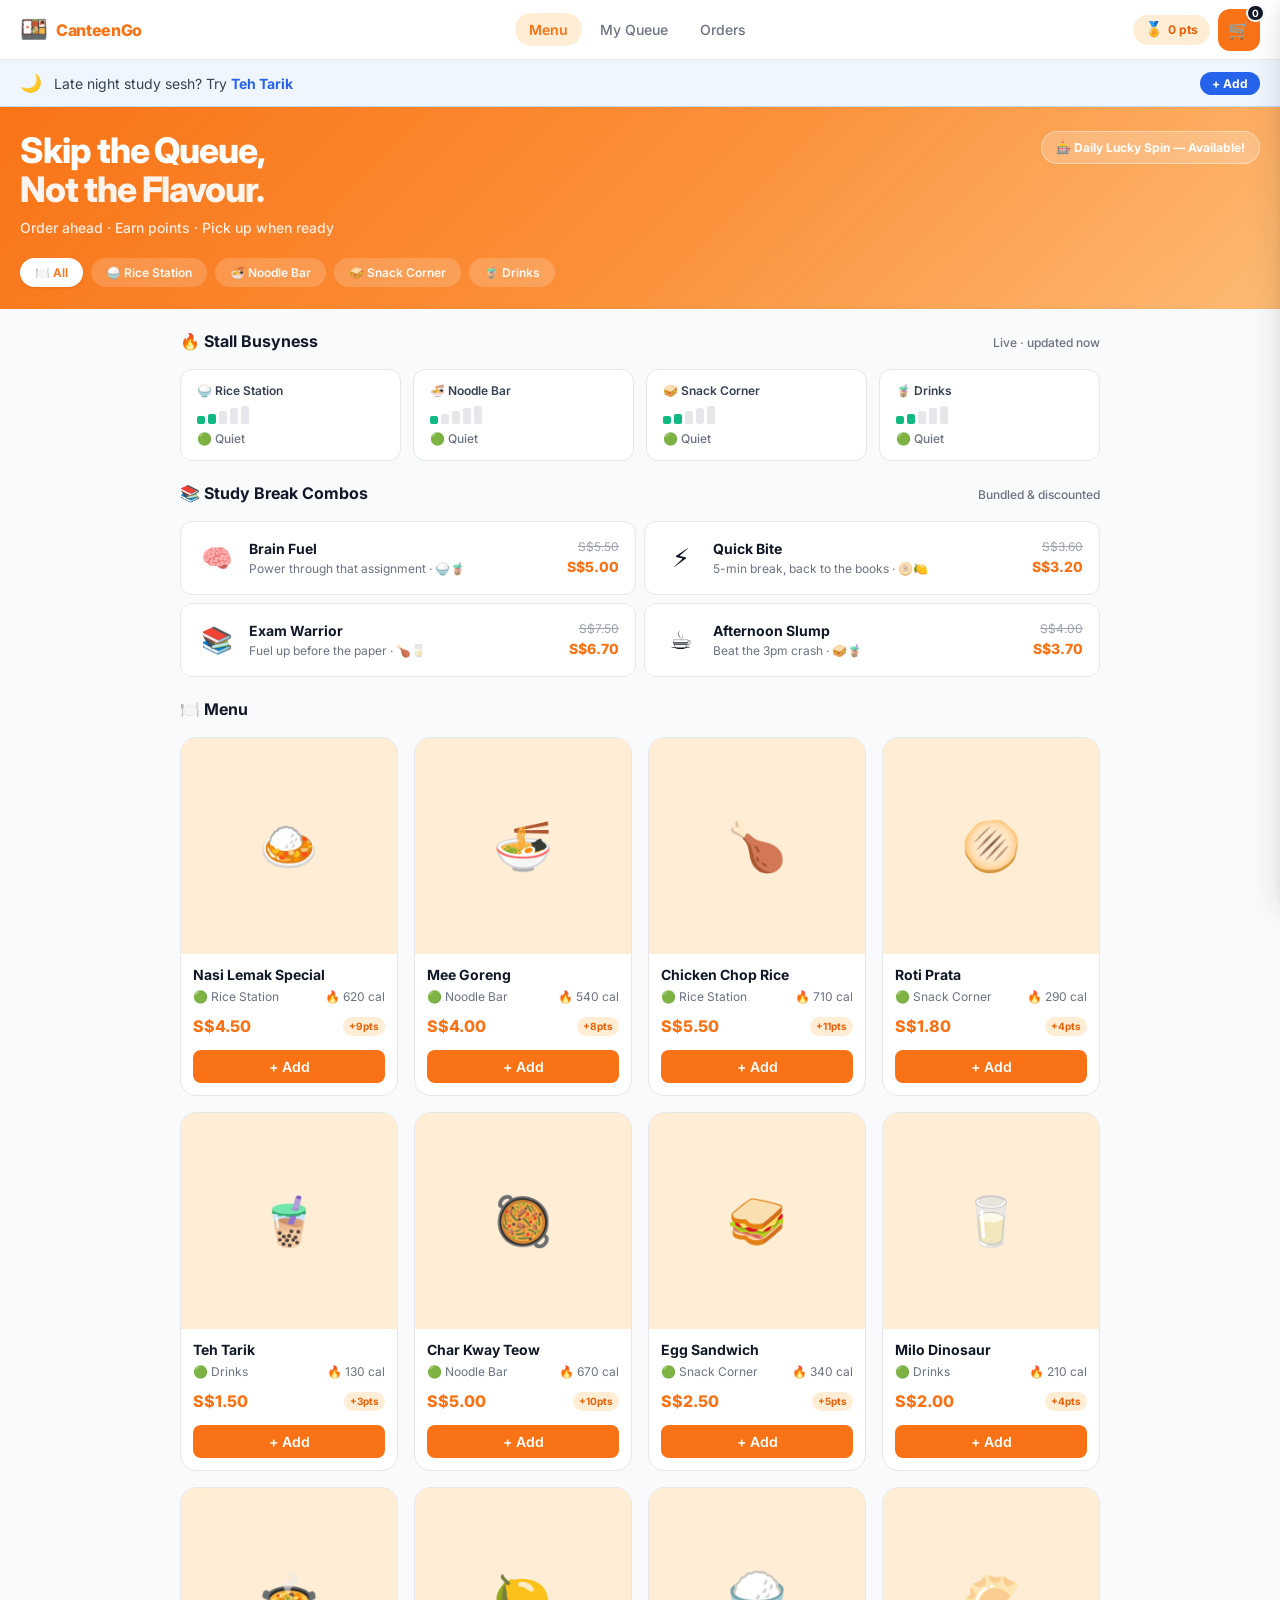
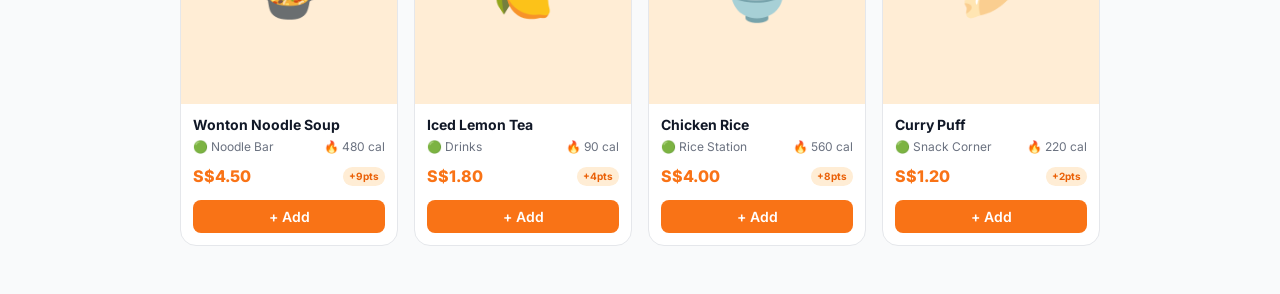
==== commit ab238f84: "fix interface" ====
--- a/index.html
+++ b/index.html
@@ -182,7 +182,7 @@
   </div>
 
   <!-- ===== SUCCESS MODAL ===== -->
-  <div class="modal-overlay" id="successOverlay">
+  <div class="modal-overlay center-modal" id="successOverlay">
     <div class="modal success-modal">
       <div class="success-animation"><div class="success-circle">✓</div></div>
       <h2>Order Placed!</h2>
@@ -201,7 +201,7 @@
   </div>
 
   <!-- ===== SPIN WHEEL MODAL ===== -->
-  <div class="modal-overlay" id="spinOverlay">
+  <div class="modal-overlay center-modal" id="spinOverlay">
     <div class="modal spin-modal">
       <div class="modal-header">
         <h2>🎰 Daily Lucky Spin</h2>
--- a/css/style.css
+++ b/css/style.css
@@ -1,522 +1,818 @@
-/* ===== RESET & BASE ===== */
+
+/* =====================================================
+   CANTEENGO — DESIGN SYSTEM
+   Tokens → Base → Components → Pages → Utilities
+   ===================================================== */
+
+/* ── TOKENS ───────────────────────────────────────── */
+:root {
+  /* Brand */
+  --orange:        #F97316;
+  --orange-dark:   #EA6007;
+  --orange-light:  #FFF7ED;
+  --orange-mid:    #FFEDD5;
+
+  /* Neutrals */
+  --ink:           #111827;
+  --ink-2:         #374151;
+  --muted:         #6B7280;
+  --muted-light:   #9CA3AF;
+  --border:        #E5E7EB;
+  --border-light:  #F3F4F6;
+  --surface:       #FFFFFF;
+  --bg:            #F9FAFB;
+  --bg-2:          #F3F4F6;
+
+  /* Semantic */
+  --green:         #059669;
+  --green-light:   #ECFDF5;
+  --yellow:        #D97706;
+  --yellow-light:  #FFFBEB;
+  --red:           #DC2626;
+  --red-light:     #FEF2F2;
+  --blue:          #2563EB;
+  --blue-light:    #EFF6FF;
+
+  /* Typography */
+  --font:          'Inter', system-ui, sans-serif;
+  --text-xs:       0.75rem;
+  --text-sm:       0.875rem;
+  --text-base:     1rem;
+  --text-lg:       1.125rem;
+  --text-xl:       1.25rem;
+  --text-2xl:      1.5rem;
+  --text-3xl:      1.875rem;
+
+  /* Spacing (4px grid) */
+  --sp-1: 4px;  --sp-2: 8px;  --sp-3: 12px;
+  --sp-4: 16px; --sp-5: 20px; --sp-6: 24px;
+  --sp-8: 32px; --sp-10: 40px;
+
+  /* Radius */
+  --r-sm:  8px;
+  --r-md:  12px;
+  --r-lg:  16px;
+  --r-xl:  20px;
+  --r-full: 9999px;
+
+  /* Shadows */
+  --shadow-sm: 0 1px 3px rgba(0,0,0,0.07), 0 1px 2px rgba(0,0,0,0.04);
+  --shadow-md: 0 4px 12px rgba(0,0,0,0.08), 0 2px 4px rgba(0,0,0,0.04);
+  --shadow-lg: 0 12px 32px rgba(0,0,0,0.12), 0 4px 8px rgba(0,0,0,0.06);
+
+  /* Transition */
+  --t-fast: 0.15s ease;
+  --t-base: 0.2s ease;
+  --t-slow: 0.35s cubic-bezier(0.4,0,0.2,1);
+}
+
+/* ── RESET ────────────────────────────────────────── */
 *, *::before, *::after { box-sizing: border-box; margin: 0; padding: 0; }
-
-:root {
-  --primary: #FF6B35;
-  --primary-dark: #e5521e;
-  --secondary: #2D2D2D;
-  --bg: #F7F5F2;
-  --card: #FFFFFF;
-  --text: #1a1a1a;
-  --text-muted: #6B7280;
-  --border: #E5E7EB;
-  --success: #10B981;
-  --warning: #F59E0B;
-  --danger: #EF4444;
-  --radius: 16px;
-  --radius-sm: 10px;
-  --shadow: 0 2px 16px rgba(0,0,0,0.08);
-  --shadow-lg: 0 8px 40px rgba(0,0,0,0.15);
-}
-
+html { -webkit-text-size-adjust: 100%; }
 body {
-  font-family: 'Inter', sans-serif;
+  font-family: var(--font);
+  font-size: var(--text-base);
+  color: var(--ink);
   background: var(--bg);
-  color: var(--text);
+  line-height: 1.5;
   min-height: 100vh;
-  padding-bottom: 40px;
-}
-
-/* ===== NAVBAR ===== */
+  padding-bottom: 48px;
+  -webkit-font-smoothing: antialiased;
+}
+img, svg { display: block; max-width: 100%; }
+button { font-family: inherit; cursor: pointer; }
+a { text-decoration: none; color: inherit; }
+input, select { font-family: inherit; }
+
+/* ── NAVBAR ───────────────────────────────────────── */
 .navbar {
   position: sticky; top: 0; z-index: 100;
   display: flex; align-items: center; justify-content: space-between;
-  padding: 14px 20px;
-  background: rgba(255,255,255,0.92);
-  backdrop-filter: blur(12px);
+  padding: 0 var(--sp-5);
+  height: 60px;
+  background: rgba(255,255,255,0.95);
+  backdrop-filter: blur(16px);
+  -webkit-backdrop-filter: blur(16px);
   border-bottom: 1px solid var(--border);
 }
-
-.nav-brand { display: flex; align-items: center; gap: 8px; }
-.brand-icon { font-size: 1.5rem; }
-.brand-name { font-weight: 800; font-size: 1.1rem; color: var(--primary); }
-
-.nav-links { display: flex; gap: 4px; }
+.nav-brand { display: flex; align-items: center; gap: var(--sp-2); flex-shrink: 0; }
+.brand-icon { font-size: 1.4rem; line-height: 1; }
+.brand-name {
+  font-weight: 800; font-size: var(--text-base);
+  color: var(--orange); letter-spacing: -0.02em;
+}
+.nav-links { display: flex; align-items: center; gap: var(--sp-1); }
 .nav-link {
-  text-decoration: none; color: var(--text-muted);
-  font-size: 0.875rem; font-weight: 500;
-  padding: 6px 14px; border-radius: 20px;
-  transition: all 0.2s;
-}
-.nav-link:hover { color: var(--primary); background: #fff3ef; }
-.nav-link.active { color: var(--primary); background: #fff3ef; font-weight: 600; }
-
+  display: flex; align-items: center; gap: 5px;
+  padding: 6px 14px; border-radius: var(--r-full);
+  font-size: var(--text-sm); font-weight: 500;
+  color: var(--muted); transition: all var(--t-base);
+}
+.nav-link:hover { color: var(--orange); background: var(--orange-light); }
+.nav-link.active { color: var(--orange); background: var(--orange-mid); font-weight: 600; }
+.nav-right { display: flex; align-items: center; gap: var(--sp-2); }
+
+/* Points pill */
+.nav-points-wrap {
+  display: flex; align-items: center; gap: 5px;
+  padding: 6px 12px; border-radius: var(--r-full);
+  background: var(--orange-mid); cursor: pointer;
+  transition: background var(--t-base);
+}
+.nav-points-wrap:hover { background: #fed7aa; }
+.nav-points-icon { font-size: 0.9rem; line-height: 1; }
+.nav-points-val { font-size: var(--text-xs); font-weight: 700; color: var(--orange-dark); }
+
+/* Cart button */
 .cart-btn {
-  position: relative; background: var(--primary);
-  border: none; border-radius: 12px;
-  width: 44px; height: 44px;
+  position: relative; display: flex; align-items: center; justify-content: center;
+  width: 42px; height: 42px; border-radius: var(--r-md);
+  background: var(--orange); border: none;
+  font-size: 1.1rem; transition: all var(--t-base);
+}
+.cart-btn:hover { background: var(--orange-dark); transform: translateY(-1px); box-shadow: var(--shadow-md); }
+.cart-btn:active { transform: translateY(0); }
+.cart-badge {
+  position: absolute; top: -5px; right: -5px;
+  min-width: 18px; height: 18px; padding: 0 4px;
+  background: var(--ink); color: #fff;
+  font-size: 10px; font-weight: 700; border-radius: var(--r-full);
   display: flex; align-items: center; justify-content: center;
-  cursor: pointer; font-size: 1.2rem;
-  transition: transform 0.15s, background 0.2s;
-}
-.cart-btn:hover { background: var(--primary-dark); transform: scale(1.05); }
-.cart-badge {
-  position: absolute; top: -6px; right: -6px;
-  background: var(--secondary); color: #fff;
-  font-size: 0.7rem; font-weight: 700;
-  width: 20px; height: 20px;
-  border-radius: 50%; display: flex; align-items: center; justify-content: center;
   border: 2px solid var(--bg);
 }
 
-/* ===== HERO ===== */
+/* ── WEATHER BANNER ───────────────────────────────── */
+.weather-banner {
+  display: flex; align-items: center; gap: var(--sp-3);
+  padding: 10px var(--sp-5);
+  background: var(--blue-light);
+  border-bottom: 1px solid #BFDBFE;
+  font-size: var(--text-sm);
+  min-height: 42px;
+}
+.weather-icon { font-size: 1.1rem; flex-shrink: 0; }
+.weather-msg { flex: 1; color: var(--ink-2); }
+.weather-msg strong { color: var(--blue); }
+.weather-add-btn {
+  padding: 4px 12px; border-radius: var(--r-full);
+  background: var(--blue); color: white;
+  border: none; font-size: var(--text-xs); font-weight: 700;
+  white-space: nowrap; transition: all var(--t-base); flex-shrink: 0;
+}
+.weather-add-btn:hover { background: #1d4ed8; }
+.weather-add-btn:disabled { background: var(--green); cursor: default; }
+
+/* ── HERO ─────────────────────────────────────────── */
 .hero {
-  background: linear-gradient(135deg, #FF6B35 0%, #FF8C42 50%, #FFB347 100%);
-  padding: 32px 20px 24px;
+  background: linear-gradient(135deg, #F97316 0%, #FB923C 55%, #FDBA74 100%);
+  padding: var(--sp-6) var(--sp-5) var(--sp-5);
   color: white;
 }
-.hero-content h1 { font-size: 2rem; font-weight: 800; line-height: 1.15; }
-.hero-content p { margin-top: 8px; opacity: 0.9; font-size: 0.95rem; }
-.accent { color: #fff; text-shadow: 0 2px 8px rgba(0,0,0,0.15); }
-
-.hero-stalls { display: flex; gap: 8px; margin-top: 20px; overflow-x: auto; padding-bottom: 4px; }
+.hero-top { display: flex; align-items: flex-start; justify-content: space-between; gap: var(--sp-4); }
+.hero-content h1 {
+  font-size: var(--text-3xl); font-weight: 800;
+  line-height: 1.1; letter-spacing: -0.03em;
+}
+.hero-content p { margin-top: var(--sp-2); opacity: 0.85; font-size: var(--text-sm); font-weight: 500; }
+.accent { opacity: 0.92; }
+
+/* Spin button in hero */
+.spin-hero-btn {
+  flex-shrink: 0; padding: 8px 14px;
+  background: rgba(255,255,255,0.22); color: white;
+  border: 1.5px solid rgba(255,255,255,0.4);
+  border-radius: var(--r-lg); font-size: var(--text-xs);
+  font-weight: 700; white-space: nowrap;
+  transition: all var(--t-base); backdrop-filter: blur(4px);
+}
+.spin-hero-btn:hover { background: rgba(255,255,255,0.35); }
+.spin-hero-btn.spin-active { background: white; color: var(--orange); border-color: white; }
+.spin-hero-btn.spin-used { opacity: 0.5; cursor: not-allowed; }
+
+/* Stall chips */
+.hero-stalls {
+  display: flex; gap: var(--sp-2); margin-top: var(--sp-5);
+  overflow-x: auto; padding-bottom: 2px;
+  -ms-overflow-style: none; scrollbar-width: none;
+}
 .hero-stalls::-webkit-scrollbar { display: none; }
 .stall-chip {
-  white-space: nowrap; border: none;
-  padding: 8px 16px; border-radius: 20px;
-  font-size: 0.85rem; font-weight: 600; cursor: pointer;
-  background: rgba(255,255,255,0.2); color: white;
-  transition: all 0.2s; backdrop-filter: blur(4px);
-}
-.stall-chip.active { background: white; color: var(--primary); }
-.stall-chip:hover:not(.active) { background: rgba(255,255,255,0.35); }
-
-/* ===== MENU GRID ===== */
-.menu-container { padding: 24px 16px; max-width: 900px; margin: 0 auto; }
+  white-space: nowrap; flex-shrink: 0;
+  padding: 7px 15px; border-radius: var(--r-full);
+  font-size: var(--text-xs); font-weight: 600; border: none;
+  background: rgba(255,255,255,0.18); color: rgba(255,255,255,0.95);
+  transition: all var(--t-base); backdrop-filter: blur(4px);
+}
+.stall-chip:hover { background: rgba(255,255,255,0.3); }
+.stall-chip.active { background: white; color: var(--orange); box-shadow: var(--shadow-sm); }
+
+/* ── SECTION LAYOUT ───────────────────────────────── */
+.section-wrap { padding: var(--sp-5) var(--sp-5) 0; max-width: 960px; margin: 0 auto; }
+.section-header {
+  display: flex; align-items: baseline; justify-content: space-between;
+  margin-bottom: var(--sp-4);
+}
+.section-title { font-size: var(--text-base); font-weight: 700; color: var(--ink); }
+.section-sub { font-size: var(--text-xs); color: var(--muted); font-weight: 500; }
+
+/* ── CROWD HEATMAP ────────────────────────────────── */
+.stall-heatmap {
+  display: grid; grid-template-columns: repeat(2, 1fr); gap: var(--sp-3);
+}
+@media (min-width: 540px) { .stall-heatmap { grid-template-columns: repeat(4, 1fr); } }
+.heatmap-item {
+  background: var(--surface); border-radius: var(--r-md); padding: var(--sp-3) var(--sp-4);
+  border: 1px solid var(--border); display: flex; flex-direction: column; gap: 6px;
+}
+.heatmap-stall { font-size: var(--text-xs); font-weight: 600; color: var(--ink-2); }
+.heatmap-bars { display: flex; gap: 3px; align-items: flex-end; height: 18px; }
+.heatmap-bar {
+  width: 8px; border-radius: 2px; background: var(--border);
+  transition: all var(--t-base);
+}
+.heatmap-bar:nth-child(1) { height: 8px; }
+.heatmap-bar:nth-child(2) { height: 10px; }
+.heatmap-bar:nth-child(3) { height: 13px; }
+.heatmap-bar:nth-child(4) { height: 16px; }
+.heatmap-bar:nth-child(5) { height: 18px; }
+.heatmap-bar.active { /* color set inline */ }
+.heatmap-label { font-size: var(--text-xs); color: var(--muted); font-weight: 500; }
+
+/* ── ORDER AGAIN STRIP ────────────────────────────── */
+.order-again-strip {
+  display: flex; align-items: center; gap: var(--sp-3);
+  margin: var(--sp-4) var(--sp-5) 0;
+  padding: var(--sp-3) var(--sp-4);
+  background: var(--surface); border-radius: var(--r-md);
+  border: 1px solid var(--border); max-width: 920px; /* align with section-wrap */
+  margin-left: auto; margin-right: auto;
+}
+.order-again-icon { font-size: 1rem; flex-shrink: 0; }
+.order-again-label { flex: 1; font-size: var(--text-sm); color: var(--muted); white-space: nowrap; overflow: hidden; text-overflow: ellipsis; }
+.order-again-btn {
+  flex-shrink: 0; padding: 6px 14px;
+  background: var(--orange); color: white; border: none;
+  border-radius: var(--r-sm); font-size: var(--text-xs); font-weight: 700;
+  transition: background var(--t-base);
+}
+.order-again-btn:hover { background: var(--orange-dark); }
+
+/* ── STUDY BREAK COMBOS ───────────────────────────── */
+.combo-strip { display: flex; flex-direction: column; gap: var(--sp-2); }
+.combo-card {
+  display: flex; align-items: center; gap: var(--sp-3);
+  padding: var(--sp-4); background: var(--surface);
+  border-radius: var(--r-md); border: 1px solid var(--border);
+  cursor: pointer; transition: all var(--t-base);
+}
+.combo-card:hover { border-color: var(--orange); box-shadow: var(--shadow-sm); transform: translateX(2px); }
+.combo-emoji { font-size: 1.6rem; flex-shrink: 0; width: 40px; text-align: center; }
+.combo-info { flex: 1; min-width: 0; }
+.combo-name { font-size: var(--text-sm); font-weight: 700; color: var(--ink); }
+.combo-desc { font-size: var(--text-xs); color: var(--muted); margin-top: 1px; }
+.combo-price { display: flex; flex-direction: column; align-items: flex-end; flex-shrink: 0; }
+.combo-old { font-size: var(--text-xs); color: var(--muted-light); text-decoration: line-through; }
+.combo-new { font-size: var(--text-sm); font-weight: 800; color: var(--orange); }
+
+/* ── MENU GRID ────────────────────────────────────── */
 .menu-grid {
   display: grid;
-  grid-template-columns: repeat(auto-fill, minmax(160px, 1fr));
-  gap: 16px;
-}
-
+  grid-template-columns: repeat(auto-fill, minmax(150px, 1fr));
+  gap: var(--sp-4);
+}
 .menu-card {
-  background: var(--card); border-radius: var(--radius);
-  box-shadow: var(--shadow); overflow: hidden;
-  transition: transform 0.2s, box-shadow 0.2s;
-  cursor: pointer;
-}
-.menu-card:hover { transform: translateY(-4px); box-shadow: var(--shadow-lg); }
-.menu-card.sold-out { opacity: 0.55; pointer-events: none; }
-
+  background: var(--surface); border-radius: var(--r-lg);
+  border: 1px solid var(--border); overflow: hidden;
+  transition: transform var(--t-base), box-shadow var(--t-base);
+}
+.menu-card:hover { transform: translateY(-3px); box-shadow: var(--shadow-md); }
+.menu-card.sold-out { opacity: 0.5; pointer-events: none; }
 .menu-card-img {
-  width: 100%; aspect-ratio: 1/1;
-  object-fit: cover; display: block;
-  font-size: 3.5rem; text-align: center;
-  line-height: 1; padding: 20px 0;
-  background: linear-gradient(135deg, #ffecd2, #fcb69f);
-}
-.menu-card-img.emoji-img {
-  display: flex; align-items: center; justify-content: center;
-}
-
-.menu-card-body { padding: 12px; }
-.menu-card-name { font-weight: 700; font-size: 0.9rem; line-height: 1.3; }
-.menu-card-stall { font-size: 0.75rem; color: var(--text-muted); margin-top: 2px; }
-.menu-card-price { color: var(--primary); font-weight: 800; font-size: 1rem; margin-top: 6px; }
-.menu-card-footer { padding: 0 12px 12px; }
-
+  aspect-ratio: 1 / 1; display: flex; align-items: center; justify-content: center;
+  font-size: 3rem; background: var(--orange-mid);
+}
+.menu-card-body { padding: var(--sp-3); }
+.menu-card-name { font-size: var(--text-sm); font-weight: 700; line-height: 1.3; color: var(--ink); }
+.menu-card-meta { display: flex; justify-content: space-between; margin-top: 4px; }
+.menu-card-stall { font-size: var(--text-xs); color: var(--muted); }
+.menu-card-cal { font-size: var(--text-xs); color: var(--muted); }
+.menu-card-price {
+  display: flex; align-items: center; justify-content: space-between;
+  margin-top: var(--sp-2); font-size: var(--text-base); font-weight: 800; color: var(--orange);
+}
+.points-earn {
+  font-size: 10px; font-weight: 700;
+  background: var(--orange-mid); color: var(--orange-dark);
+  padding: 2px 6px; border-radius: var(--r-full);
+}
+.menu-card-footer { padding: 0 var(--sp-3) var(--sp-3); }
+
+/* Add button */
 .btn-add {
-  width: 100%; padding: 9px;
-  background: var(--primary); color: white;
-  border: none; border-radius: var(--radius-sm);
-  font-size: 0.875rem; font-weight: 600; cursor: pointer;
-  transition: background 0.2s, transform 0.1s;
-  display: flex; align-items: center; justify-content: center; gap: 6px;
-}
-.btn-add:hover { background: var(--primary-dark); }
+  width: 100%; padding: 8px;
+  background: var(--orange); color: white; border: none;
+  border-radius: var(--r-sm); font-size: var(--text-sm); font-weight: 600;
+  display: flex; align-items: center; justify-content: center; gap: 4px;
+  transition: background var(--t-base), transform var(--t-fast);
+}
+.btn-add:hover { background: var(--orange-dark); }
 .btn-add:active { transform: scale(0.97); }
-.btn-add.in-cart { background: var(--secondary); }
-
+
+/* Qty controls */
 .qty-controls {
   display: flex; align-items: center; justify-content: space-between;
-  background: var(--bg); border-radius: var(--radius-sm); overflow: hidden;
+  background: var(--bg-2); border-radius: var(--r-sm); overflow: hidden; height: 34px;
 }
 .qty-btn {
-  width: 36px; height: 36px; border: none;
-  background: transparent; font-size: 1.1rem; cursor: pointer;
-  font-weight: 700; color: var(--primary); transition: background 0.15s;
-}
-.qty-btn:hover { background: #ffe0d4; }
-.qty-count { font-weight: 700; font-size: 0.95rem; min-width: 24px; text-align: center; }
+  width: 34px; height: 34px; border: none; background: transparent;
+  font-size: 1rem; font-weight: 700; color: var(--orange);
+  transition: background var(--t-fast);
+}
+.qty-btn:hover { background: var(--orange-mid); }
+.qty-count { font-size: var(--text-sm); font-weight: 700; color: var(--ink); min-width: 20px; text-align: center; }
 
 .sold-out-badge {
-  width: 100%; padding: 9px;
-  background: var(--border); color: var(--text-muted);
-  border: none; border-radius: var(--radius-sm);
-  font-size: 0.875rem; font-weight: 600; text-align: center;
-}
-
-/* ===== CART DRAWER ===== */
+  width: 100%; padding: 8px; text-align: center;
+  background: var(--bg-2); color: var(--muted);
+  border-radius: var(--r-sm); font-size: var(--text-sm); font-weight: 600;
+}
+
+/* ── CART DRAWER ──────────────────────────────────── */
 .overlay {
-  position: fixed; inset: 0; background: rgba(0,0,0,0.4);
+  position: fixed; inset: 0; background: rgba(0,0,0,0.35);
   z-index: 200; opacity: 0; pointer-events: none; transition: opacity 0.3s;
 }
 .overlay.show { opacity: 1; pointer-events: all; }
-
 .cart-drawer {
   position: fixed; right: 0; top: 0; bottom: 0;
   width: min(380px, 100vw);
-  background: var(--card);
-  z-index: 201; transform: translateX(100%);
-  transition: transform 0.35s cubic-bezier(0.4,0,0.2,1);
+  background: var(--surface); z-index: 201;
+  transform: translateX(100%); transition: transform var(--t-slow);
   display: flex; flex-direction: column;
   box-shadow: var(--shadow-lg);
 }
 .cart-drawer.open { transform: translateX(0); }
-
 .cart-header {
   display: flex; justify-content: space-between; align-items: center;
-  padding: 20px; border-bottom: 1px solid var(--border);
-}
-.cart-header h2 { font-size: 1.2rem; font-weight: 700; }
+  padding: var(--sp-5); border-bottom: 1px solid var(--border);
+}
+.cart-header h2 { font-size: var(--text-lg); font-weight: 700; }
 .close-btn {
-  background: var(--bg); border: none; border-radius: 50%;
-  width: 32px; height: 32px; cursor: pointer; font-size: 0.9rem;
+  width: 30px; height: 30px; border-radius: 50%; border: none;
+  background: var(--bg-2); color: var(--muted); font-size: var(--text-sm);
   display: flex; align-items: center; justify-content: center;
-  transition: background 0.2s;
-}
-.close-btn:hover { background: var(--border); }
-
-.cart-items { flex: 1; overflow-y: auto; padding: 16px; }
-.cart-empty { text-align: center; padding: 60px 20px; color: var(--text-muted); }
-.cart-empty span { font-size: 3rem; display: block; margin-bottom: 12px; }
-.cart-empty p { line-height: 1.6; }
+  transition: all var(--t-base);
+}
+.close-btn:hover { background: var(--border); color: var(--ink); }
+
+.cart-items { flex: 1; overflow-y: auto; padding: var(--sp-4); }
+.cart-empty { text-align: center; padding: 60px var(--sp-5); color: var(--muted); }
+.cart-empty span { font-size: 2.5rem; display: block; margin-bottom: var(--sp-3); }
+.cart-empty p { font-size: var(--text-sm); line-height: 1.6; }
 
 .cart-item {
-  display: flex; align-items: center; gap: 12px;
-  padding: 12px 0; border-bottom: 1px solid var(--border);
-}
-.cart-item-emoji { font-size: 2rem; flex-shrink: 0; }
+  display: flex; align-items: center; gap: var(--sp-3);
+  padding: var(--sp-3) 0; border-bottom: 1px solid var(--border-light);
+}
+.cart-item:last-child { border-bottom: none; }
+.cart-item-emoji { font-size: 1.8rem; flex-shrink: 0; width: 36px; text-align: center; }
 .cart-item-info { flex: 1; min-width: 0; }
-.cart-item-name { font-weight: 600; font-size: 0.9rem; white-space: nowrap; overflow: hidden; text-overflow: ellipsis; }
-.cart-item-price { color: var(--text-muted); font-size: 0.8rem; margin-top: 2px; }
-.cart-item-controls { display: flex; align-items: center; gap: 6px; }
+.cart-item-name { font-size: var(--text-sm); font-weight: 600; white-space: nowrap; overflow: hidden; text-overflow: ellipsis; }
+.cart-item-price { font-size: var(--text-xs); color: var(--muted); margin-top: 2px; }
+.cart-item-controls { display: flex; align-items: center; gap: 6px; flex-shrink: 0; }
 .cart-qty-btn {
-  width: 28px; height: 28px; border-radius: 8px;
+  width: 26px; height: 26px; border-radius: var(--r-sm);
   border: 1.5px solid var(--border); background: white;
-  cursor: pointer; font-size: 1rem; font-weight: 700;
+  font-size: 0.95rem; font-weight: 700; color: var(--ink);
   display: flex; align-items: center; justify-content: center;
-  transition: all 0.15s; color: var(--text);
-}
-.cart-qty-btn:hover { border-color: var(--primary); color: var(--primary); }
-.cart-qty-num { font-weight: 700; font-size: 0.9rem; min-width: 20px; text-align: center; }
-
-.cart-footer { padding: 16px; border-top: 1px solid var(--border); }
+  transition: all var(--t-fast);
+}
+.cart-qty-btn:hover { border-color: var(--orange); color: var(--orange); }
+.cart-qty-num { font-size: var(--text-sm); font-weight: 700; min-width: 18px; text-align: center; }
+
+/* Nutrition bar in cart */
+.cart-nutrition-bar {
+  background: var(--bg-2); border-radius: var(--r-sm);
+  padding: var(--sp-3); margin-bottom: var(--sp-3); font-size: var(--text-xs);
+}
+.nutrition-row { display: flex; justify-content: space-between; align-items: center; margin-bottom: 6px; }
+.nutrition-title { font-weight: 600; color: var(--ink-2); }
+.nutrition-cal { font-weight: 800; color: var(--orange); }
+.nutrition-macros { display: flex; gap: var(--sp-3); }
+.macro-pill {
+  display: flex; align-items: center; gap: 3px;
+  padding: 2px 8px; border-radius: var(--r-full);
+  font-size: 10px; font-weight: 600;
+}
+.macro-pill.protein { background: #EFF6FF; color: #1d4ed8; }
+.macro-pill.carbs   { background: var(--yellow-light); color: #92400e; }
+.macro-pill.fat     { background: var(--red-light); color: #991b1b; }
+
+.cart-footer { padding: var(--sp-4); border-top: 1px solid var(--border); }
 .cart-total {
-  display: flex; justify-content: space-between;
-  font-weight: 700; font-size: 1.05rem; margin-bottom: 12px;
+  display: flex; justify-content: space-between; align-items: center;
+  font-weight: 700; font-size: var(--text-base); margin-bottom: var(--sp-3);
 }
 .btn-checkout {
-  width: 100%; padding: 14px;
-  background: var(--primary); color: white;
-  border: none; border-radius: var(--radius-sm);
-  font-size: 1rem; font-weight: 700; cursor: pointer;
-  transition: background 0.2s; letter-spacing: 0.01em;
-}
-.btn-checkout:hover { background: var(--primary-dark); }
-
-/* ===== MODALS ===== */
+  width: 100%; padding: 13px;
+  background: var(--orange); color: white; border: none;
+  border-radius: var(--r-md); font-size: var(--text-base); font-weight: 700;
+  transition: background var(--t-base);
+}
+.btn-checkout:hover { background: var(--orange-dark); }
+
+/* ── MODALS (shared) ──────────────────────────────── */
 .modal-overlay {
   position: fixed; inset: 0;
-  background: rgba(0,0,0,0.5); backdrop-filter: blur(4px);
+  background: rgba(17,24,39,0.45); backdrop-filter: blur(6px);
+  -webkit-backdrop-filter: blur(6px);
   z-index: 300; display: flex; align-items: flex-end; justify-content: center;
-  opacity: 0; pointer-events: none; transition: opacity 0.3s;
+  opacity: 0; pointer-events: none; transition: opacity 0.25s;
 }
 .modal-overlay.show { opacity: 1; pointer-events: all; }
-
 .modal {
-  background: var(--card); border-radius: var(--radius) var(--radius) 0 0;
-  width: 100%; max-width: 480px; max-height: 90vh;
+  background: var(--surface); border-radius: var(--r-xl) var(--r-xl) 0 0;
+  width: 100%; max-width: 520px; max-height: 92vh;
   overflow-y: auto; padding-bottom: env(safe-area-inset-bottom, 0);
-  transform: translateY(100%); transition: transform 0.35s cubic-bezier(0.4,0,0.2,1);
+  transform: translateY(100%); transition: transform var(--t-slow);
 }
 .modal-overlay.show .modal { transform: translateY(0); }
-
 .modal-header {
   display: flex; justify-content: space-between; align-items: center;
-  padding: 20px 20px 0;
-}
-.modal-header h2 { font-size: 1.2rem; font-weight: 700; }
-.modal-body { padding: 16px 20px; }
-.modal-footer { padding: 12px 20px 20px; }
-
-/* Checkout specifics */
-.order-summary { background: var(--bg); border-radius: var(--radius-sm); padding: 12px; margin-bottom: 16px; }
-.summary-item { display: flex; justify-content: space-between; font-size: 0.875rem; padding: 4px 0; }
-.summary-item span:first-child { color: var(--text-muted); }
-
-.checkout-form label { display: block; font-weight: 600; font-size: 0.85rem; margin: 14px 0 6px; }
+  padding: var(--sp-5) var(--sp-5) 0;
+  position: sticky; top: 0; background: var(--surface);
+  border-bottom: 1px solid var(--border-light); padding-bottom: var(--sp-4);
+  z-index: 1;
+}
+.modal-header h2 { font-size: var(--text-lg); font-weight: 700; }
+.modal-body { padding: var(--sp-5); }
+.modal-footer { padding: var(--sp-3) var(--sp-5) var(--sp-5); position: sticky; bottom: 0; background: var(--surface); border-top: 1px solid var(--border-light); }
+
+/* ── CHECKOUT MODAL ───────────────────────────────── */
+.order-summary {
+  background: var(--bg); border-radius: var(--r-md);
+  padding: var(--sp-4); margin-bottom: var(--sp-5);
+  border: 1px solid var(--border-light);
+}
+.summary-item {
+  display: flex; justify-content: space-between; align-items: center;
+  padding: 5px 0; font-size: var(--text-sm);
+}
+.summary-item + .summary-item { border-top: 1px solid var(--border-light); }
+.summary-item span:first-child { color: var(--muted); }
+.summary-item span:last-child { font-weight: 600; color: var(--ink); }
+
+.checkout-section-label {
+  font-size: var(--text-xs); font-weight: 700; text-transform: uppercase;
+  letter-spacing: 0.06em; color: var(--muted); margin-bottom: var(--sp-2);
+}
+.checkout-form label {
+  display: block; font-size: var(--text-xs); font-weight: 700;
+  text-transform: uppercase; letter-spacing: 0.05em;
+  color: var(--muted); margin: var(--sp-4) 0 var(--sp-2);
+}
 .checkout-form input, .checkout-form select {
-  width: 100%; padding: 12px 14px;
-  border: 1.5px solid var(--border); border-radius: var(--radius-sm);
-  font-size: 0.95rem; font-family: inherit;
-  outline: none; transition: border-color 0.2s;
-  background: white;
-}
-.checkout-form input:focus, .checkout-form select:focus { border-color: var(--primary); }
-
-.payment-methods { display: flex; gap: 8px; flex-wrap: wrap; margin-top: 6px; }
+  width: 100%; padding: 11px var(--sp-4);
+  border: 1.5px solid var(--border); border-radius: var(--r-md);
+  font-size: var(--text-sm); background: var(--surface);
+  color: var(--ink); outline: none; transition: border-color var(--t-base);
+}
+.checkout-form input:focus, .checkout-form select:focus { border-color: var(--orange); }
+
+.payment-methods { display: flex; gap: var(--sp-2); margin-top: var(--sp-2); }
 .pay-method {
-  flex: 1; min-width: 100px; padding: 10px 12px;
-  border: 2px solid var(--border); border-radius: var(--radius-sm);
-  background: white; cursor: pointer; font-size: 0.85rem; font-weight: 600;
-  transition: all 0.2s;
-}
-.pay-method.active { border-color: var(--primary); background: #fff3ef; color: var(--primary); }
-
-.ewallet-mock { margin-top: 16px; text-align: center; }
-.qr-mock { display: inline-block; padding: 16px; background: white; border-radius: var(--radius-sm); border: 1px solid var(--border); }
-.qr-placeholder { width: 120px; }
+  flex: 1; padding: 10px var(--sp-2);
+  border: 2px solid var(--border); border-radius: var(--r-md);
+  background: var(--surface); font-size: var(--text-xs); font-weight: 600;
+  color: var(--muted); transition: all var(--t-base);
+}
+.pay-method:hover { border-color: #d1d5db; color: var(--ink); }
+.pay-method.active { border-color: var(--orange); background: var(--orange-light); color: var(--orange); }
+
+.ewallet-mock { margin-top: var(--sp-4); display: flex; justify-content: center; }
+.qr-mock { display: inline-flex; flex-direction: column; align-items: center; gap: var(--sp-2); padding: var(--sp-4); background: var(--surface); border: 1px solid var(--border); border-radius: var(--r-md); }
 .qr-grid {
-  width: 100px; height: 100px; margin: 0 auto;
-  background: repeating-conic-gradient(#000 0% 25%, #fff 0% 50%) 0 0 / 10px 10px;
-  border: 3px solid #000; border-radius: 4px;
-}
-.qr-label { font-size: 0.7rem; color: var(--text-muted); margin-top: 6px; }
-.qr-hint { font-size: 0.75rem; color: var(--text-muted); margin-top: 8px; }
-
-.checkout-total {
+  width: 90px; height: 90px;
+  background: repeating-conic-gradient(#000 0% 25%, #fff 0% 50%) 0 0 / 9px 9px;
+  border: 2px solid #000; border-radius: 3px;
+}
+.qr-label { font-size: var(--text-xs); color: var(--muted); font-weight: 600; }
+.qr-hint { font-size: var(--text-xs); color: var(--muted-light); text-align: center; }
+
+/* Checkout totals block */
+.checkout-totals-block {
+  background: var(--bg); border-radius: var(--r-md);
+  padding: var(--sp-4); margin-top: var(--sp-5);
+  border: 1px solid var(--border-light);
+}
+.checkout-total-row {
   display: flex; justify-content: space-between; align-items: center;
-  padding: 14px; background: var(--bg); border-radius: var(--radius-sm);
-  margin-top: 12px; font-size: 0.95rem;
-}
-.checkout-total strong { font-size: 1.2rem; color: var(--primary); }
+  font-size: var(--text-sm); padding: 4px 0;
+}
+.checkout-total-row + .checkout-total-row { border-top: 1px solid var(--border-light); margin-top: 4px; padding-top: 8px; }
+.discount-label { color: var(--green); font-weight: 600; }
+.discount-amount { color: var(--green); font-weight: 700; }
+.total-final { padding-top: var(--sp-3) !important; margin-top: var(--sp-2) !important; border-top: 1.5px solid var(--border) !important; }
+.total-final span { font-size: var(--text-base); font-weight: 700; }
+.total-final strong { font-size: var(--text-xl); font-weight: 800; color: var(--orange); }
+.checkout-meta-row { display: flex; justify-content: space-between; margin-top: var(--sp-3); padding-top: var(--sp-3); border-top: 1px solid var(--border-light); }
+.meta-cal { font-size: var(--text-xs); color: var(--muted); }
+.meta-pts { font-size: var(--text-xs); color: var(--orange); font-weight: 600; }
+
+/* Points redeem */
+.points-info-row { display: flex; justify-content: space-between; align-items: center; margin-bottom: var(--sp-2); font-size: var(--text-sm); }
+.points-muted { color: var(--muted); font-size: var(--text-xs); }
+.points-redeem-row { background: var(--bg); border-radius: var(--r-md); padding: var(--sp-3) var(--sp-4); border: 1px solid var(--border-light); margin-bottom: var(--sp-3); }
+.points-slider-wrap { margin-top: var(--sp-2); }
+.points-slider-wrap input[type=range] {
+  width: 100%; accent-color: var(--orange);
+  height: 4px; cursor: pointer;
+}
+.points-slider-label { font-size: var(--text-xs); color: var(--muted); margin-top: 5px; }
+.points-slider-label strong { color: var(--orange); }
 
 .btn-place-order {
-  width: 100%; padding: 16px;
-  background: var(--primary); color: white;
-  border: none; border-radius: var(--radius-sm);
-  font-size: 1.1rem; font-weight: 700; cursor: pointer;
-  transition: background 0.2s, transform 0.1s; letter-spacing: 0.01em;
-}
-.btn-place-order:hover { background: var(--primary-dark); }
-.btn-place-order:active { transform: scale(0.98); }
-.btn-place-order:disabled { background: var(--border); color: var(--text-muted); cursor: not-allowed; }
-
-/* ===== SUCCESS MODAL ===== */
-.success-modal { text-align: center; padding: 32px 24px !important; border-radius: var(--radius) !important; max-width: 340px; margin: auto; align-self: center; }
-.modal-overlay.show .success-modal { transform: translateY(0) scale(1); }
-.success-modal { transform: scale(0.8) !important; transition: transform 0.35s cubic-bezier(0.34,1.56,0.64,1), opacity 0.3s !important; }
+  width: 100%; padding: 15px;
+  background: var(--orange); color: white; border: none;
+  border-radius: var(--r-md); font-size: var(--text-lg); font-weight: 700;
+  transition: background var(--t-base), transform var(--t-fast);
+}
+.btn-place-order:hover { background: var(--orange-dark); }
+.btn-place-order:active { transform: scale(0.99); }
+.btn-place-order:disabled { background: var(--border); color: var(--muted); cursor: not-allowed; }
+
+/* ── SUCCESS MODAL ────────────────────────────────── */
+.modal-overlay.center-modal { align-items: center; }
+.success-modal {
+  border-radius: var(--r-xl) !important; max-width: 340px;
+  width: calc(100% - 48px); text-align: center;
+  padding-bottom: var(--sp-6) !important;
+  transform: translateY(0) scale(0.85) !important;
+  transition: transform 0.35s cubic-bezier(0.34,1.56,0.64,1) !important;
+}
 .modal-overlay.show .success-modal { transform: scale(1) !important; }
-
-.success-animation { margin-bottom: 16px; }
+.success-animation { padding: var(--sp-6) var(--sp-5) 0; }
 .success-circle {
-  width: 72px; height: 72px; border-radius: 50%;
-  background: linear-gradient(135deg, var(--success), #34d399);
-  color: white; font-size: 2rem; font-weight: 700;
-  display: flex; align-items: center; justify-content: center;
-  margin: 0 auto;
+  width: 64px; height: 64px; border-radius: 50%;
+  background: linear-gradient(135deg, var(--green), #34d399);
+  color: white; font-size: 1.8rem; font-weight: 700;
+  display: flex; align-items: center; justify-content: center; margin: 0 auto;
   animation: popIn 0.5s cubic-bezier(0.34,1.56,0.64,1);
 }
 @keyframes popIn { from { transform: scale(0); } to { transform: scale(1); } }
-
-.success-modal h2 { font-size: 1.5rem; font-weight: 800; margin-bottom: 20px; }
-.queue-number-display { background: var(--bg); border-radius: var(--radius); padding: 16px; margin-bottom: 16px; }
-.queue-label { font-size: 0.8rem; color: var(--text-muted); font-weight: 600; text-transform: uppercase; letter-spacing: 0.05em; }
-.queue-big { font-size: 3rem; font-weight: 800; color: var(--primary); line-height: 1.1; }
-.success-hint { font-size: 0.9rem; color: var(--text-muted); line-height: 1.5; }
+.success-modal h2 { font-size: var(--text-2xl); font-weight: 800; margin-top: var(--sp-4); }
+.queue-number-display { background: var(--bg); border-radius: var(--r-md); padding: var(--sp-4); margin: var(--sp-4) var(--sp-5); }
+.queue-label { font-size: var(--text-xs); font-weight: 700; text-transform: uppercase; letter-spacing: 0.06em; color: var(--muted); }
+.queue-big { font-size: 3.5rem; font-weight: 800; color: var(--orange); line-height: 1.1; }
+.success-hint { font-size: var(--text-sm); color: var(--muted); padding: 0 var(--sp-5); line-height: 1.5; }
 .success-eta {
   display: inline-flex; align-items: center; gap: 6px;
-  background: #fff3ef; border-radius: 20px; padding: 8px 16px;
-  font-size: 0.875rem; margin-top: 12px; color: var(--primary);
-}
-.success-eta strong { font-weight: 700; }
+  background: var(--orange-light); border-radius: var(--r-full);
+  padding: 6px 14px; font-size: var(--text-sm); margin-top: var(--sp-3); color: var(--orange-dark);
+}
+.success-pts { font-size: var(--text-xs); font-weight: 600; color: var(--green); margin-top: var(--sp-2); }
 .btn-track {
-  display: block; width: 100%; margin-top: 20px; padding: 14px;
-  background: var(--primary); color: white;
-  border: none; border-radius: var(--radius-sm);
-  font-size: 1rem; font-weight: 700; cursor: pointer;
-  text-decoration: none; transition: background 0.2s;
-}
-.btn-track:hover { background: var(--primary-dark); }
-
-/* ===== QUEUE PAGE ===== */
-.queue-page { max-width: 480px; margin: 0 auto; padding: 20px 16px; }
+  display: block; margin: var(--sp-5) var(--sp-5) 0;
+  padding: 13px; background: var(--orange); color: white;
+  border: none; border-radius: var(--r-md); font-size: var(--text-base); font-weight: 700;
+  transition: background var(--t-base); cursor: pointer;
+}
+.btn-track:hover { background: var(--orange-dark); }
+
+/* ── SPIN MODAL ───────────────────────────────────── */
+.spin-modal { max-height: 88vh; }
+.spin-body { display: flex; flex-direction: column; align-items: center; gap: var(--sp-4); }
+.spin-subtitle { font-size: var(--text-sm); color: var(--muted); text-align: center; }
+.spin-wheel-wrap { position: relative; }
+.spin-pointer {
+  position: absolute; top: -8px; left: 50%; transform: translateX(-50%);
+  font-size: 1.2rem; color: var(--orange); z-index: 2; line-height: 1;
+  filter: drop-shadow(0 2px 4px rgba(0,0,0,0.2));
+}
+#spinCanvas { border-radius: 50%; display: block; box-shadow: var(--shadow-md); }
+.spin-result {
+  width: 100%; padding: var(--sp-4); border-radius: var(--r-md); text-align: center;
+}
+.spin-win { background: var(--green-light); color: var(--green); font-weight: 700; font-size: var(--text-sm); padding: var(--sp-3); border-radius: var(--r-md); }
+.spin-lose { background: var(--bg-2); color: var(--muted); font-size: var(--text-sm); padding: var(--sp-3); border-radius: var(--r-md); }
+.btn-spin {
+  width: 100%; padding: 14px;
+  background: var(--orange); color: white; border: none;
+  border-radius: var(--r-md); font-size: var(--text-lg); font-weight: 800;
+  transition: all var(--t-base); letter-spacing: 0.02em;
+}
+.btn-spin:hover { background: var(--orange-dark); transform: translateY(-1px); box-shadow: var(--shadow-md); }
+.btn-spin:disabled { background: var(--border); color: var(--muted); cursor: not-allowed; transform: none; box-shadow: none; }
+
+/* ── QUEUE PAGE ───────────────────────────────────── */
+.queue-page { max-width: 480px; margin: 0 auto; padding: var(--sp-5) var(--sp-4); }
 
 .status-banner {
-  display: flex; align-items: center; gap: 10px;
-  padding: 12px 16px; border-radius: var(--radius-sm);
-  background: var(--card); box-shadow: var(--shadow);
-  margin-bottom: 16px; font-weight: 600; font-size: 0.9rem;
+  display: flex; align-items: center; gap: var(--sp-3);
+  padding: var(--sp-3) var(--sp-4);
+  background: var(--surface); border: 1px solid var(--border);
+  border-radius: var(--r-md); margin-bottom: var(--sp-4);
+  font-size: var(--text-sm); font-weight: 600;
 }
 .status-dot {
-  width: 10px; height: 10px; border-radius: 50%;
-  background: var(--warning); flex-shrink: 0;
-  animation: pulse 1.5s infinite;
-}
-.status-dot.ready { background: var(--success); }
-.status-dot.done { background: var(--text-muted); animation: none; }
-@keyframes pulse { 0%,100% { opacity: 1; } 50% { opacity: 0.4; } }
+  width: 9px; height: 9px; border-radius: 50%; flex-shrink: 0;
+  background: var(--yellow); animation: pulse 1.5s infinite;
+}
+.status-dot.ready { background: var(--green); }
+.status-dot.done { background: var(--muted-light); animation: none; }
+@keyframes pulse { 0%,100% { opacity: 1; box-shadow: 0 0 0 0 currentColor; } 50% { opacity: 0.6; } }
 
 .queue-card {
-  background: var(--card); border-radius: var(--radius);
-  box-shadow: var(--shadow); padding: 20px; margin-bottom: 16px;
-}
-.queue-card-top { display: flex; justify-content: space-between; align-items: flex-start; margin-bottom: 20px; }
-.queue-card-label { font-size: 0.8rem; color: var(--text-muted); font-weight: 600; text-transform: uppercase; letter-spacing: 0.05em; }
-.queue-number-large { font-size: 2.8rem; font-weight: 800; color: var(--primary); line-height: 1; }
-.queue-stall-name { font-size: 0.85rem; color: var(--text-muted); margin-top: 4px; }
-
-.queue-ring-wrap { position: relative; width: 100px; height: 100px; flex-shrink: 0; }
+  background: var(--surface); border-radius: var(--r-lg);
+  border: 1px solid var(--border); padding: var(--sp-5); margin-bottom: var(--sp-4);
+}
+.queue-card-top { display: flex; justify-content: space-between; align-items: flex-start; margin-bottom: var(--sp-5); }
+.queue-card-label { font-size: var(--text-xs); font-weight: 700; text-transform: uppercase; letter-spacing: 0.06em; color: var(--muted); }
+.queue-number-large { font-size: 3rem; font-weight: 800; color: var(--orange); line-height: 1; letter-spacing: -0.03em; }
+.queue-stall-name { font-size: var(--text-xs); color: var(--muted); margin-top: 4px; }
+
+.queue-ring-wrap { position: relative; width: 96px; height: 96px; flex-shrink: 0; }
 .ring-svg { width: 100%; height: 100%; transform: rotate(-90deg); }
 .ring-bg { fill: none; stroke: var(--border); stroke-width: 8; }
-.ring-progress { fill: none; stroke: var(--primary); stroke-width: 8; stroke-linecap: round; transition: stroke-dashoffset 1s ease; }
+.ring-progress { fill: none; stroke: var(--orange); stroke-width: 8; stroke-linecap: round; transition: stroke-dashoffset 1s ease; }
 .ring-center { position: absolute; inset: 0; display: flex; flex-direction: column; align-items: center; justify-content: center; }
-.ring-pos { font-size: 1.8rem; font-weight: 800; color: var(--text); line-height: 1; }
-.ring-pos-label { font-size: 0.65rem; color: var(--text-muted); font-weight: 600; }
-
-.queue-stats { display: grid; grid-template-columns: repeat(3, 1fr); gap: 10px; }
+.ring-pos { font-size: 1.8rem; font-weight: 800; line-height: 1; }
+.ring-pos-label { font-size: 9px; text-transform: uppercase; letter-spacing: 0.05em; color: var(--muted); font-weight: 600; margin-top: 1px; }
+
+.queue-stats { display: grid; grid-template-columns: repeat(3,1fr); gap: var(--sp-3); }
 .stat-box {
-  background: var(--bg); border-radius: var(--radius-sm);
-  padding: 12px 8px; text-align: center;
-}
-.stat-box.highlight { background: #fff3ef; }
-.stat-icon { font-size: 1.1rem; display: block; margin-bottom: 4px; }
-.stat-value { display: block; font-size: 1.2rem; font-weight: 800; }
-.stat-label { font-size: 0.7rem; color: var(--text-muted); font-weight: 500; }
+  background: var(--bg); border-radius: var(--r-md);
+  padding: var(--sp-3) var(--sp-2); text-align: center; border: 1px solid var(--border-light);
+}
+.stat-box.highlight { background: var(--orange-light); border-color: var(--orange-mid); }
+.stat-icon { font-size: 1rem; display: block; margin-bottom: 3px; }
+.stat-value { display: block; font-size: var(--text-xl); font-weight: 800; }
+.stat-label { font-size: 10px; text-transform: uppercase; letter-spacing: 0.04em; color: var(--muted); font-weight: 600; }
 
 .timer-card {
-  background: var(--card); border-radius: var(--radius);
-  box-shadow: var(--shadow); padding: 20px; margin-bottom: 16px; text-align: center;
-}
-.timer-label { font-size: 0.8rem; color: var(--text-muted); font-weight: 600; text-transform: uppercase; letter-spacing: 0.05em; }
-.countdown { font-size: 3rem; font-weight: 800; color: var(--primary); margin: 8px 0; font-variant-numeric: tabular-nums; }
-.timer-bar-wrap { height: 6px; background: var(--border); border-radius: 3px; overflow: hidden; margin-bottom: 8px; }
-.timer-bar { height: 100%; background: linear-gradient(90deg, var(--primary), var(--warning)); border-radius: 3px; transition: width 1s linear; }
-.timer-hint { font-size: 0.8rem; color: var(--text-muted); }
+  background: var(--surface); border-radius: var(--r-lg);
+  border: 1px solid var(--border); padding: var(--sp-5);
+  margin-bottom: var(--sp-4); text-align: center;
+}
+.timer-label { font-size: var(--text-xs); font-weight: 700; text-transform: uppercase; letter-spacing: 0.06em; color: var(--muted); }
+.countdown { font-size: 3.5rem; font-weight: 800; color: var(--orange); margin: var(--sp-2) 0; font-variant-numeric: tabular-nums; letter-spacing: -0.02em; }
+.timer-bar-wrap { height: 5px; background: var(--border); border-radius: var(--r-full); overflow: hidden; margin-bottom: var(--sp-2); }
+.timer-bar { height: 100%; background: linear-gradient(90deg, var(--orange), #FDBA74); border-radius: var(--r-full); transition: width 1s linear; }
+.timer-hint { font-size: var(--text-xs); color: var(--muted); }
 
 .order-details-card {
-  background: var(--card); border-radius: var(--radius);
-  box-shadow: var(--shadow); margin-bottom: 16px; overflow: hidden;
+  background: var(--surface); border-radius: var(--r-lg);
+  border: 1px solid var(--border); margin-bottom: var(--sp-4); overflow: hidden;
 }
 .accordion-btn {
   width: 100%; display: flex; justify-content: space-between; align-items: center;
-  padding: 16px 20px; background: none; border: none; cursor: pointer;
-  font-size: 0.95rem; font-weight: 600;
-}
-.accordion-body { padding: 0 20px 16px; border-top: 1px solid var(--border); }
-.order-total-row { display: flex; justify-content: space-between; padding-top: 10px; margin-top: 10px; border-top: 1px solid var(--border); font-weight: 700; }
-
-/* ===== LIVE FEED ===== */
+  padding: var(--sp-4) var(--sp-5); background: none; border: none;
+  font-size: var(--text-sm); font-weight: 600; color: var(--ink);
+}
+.accordion-body { padding: 0 var(--sp-5) var(--sp-4); border-top: 1px solid var(--border-light); }
+.order-total-row {
+  display: flex; justify-content: space-between; padding-top: var(--sp-3);
+  margin-top: var(--sp-3); border-top: 1px solid var(--border-light);
+  font-size: var(--text-sm); font-weight: 700;
+}
 .live-feed-card {
-  background: var(--card); border-radius: var(--radius);
-  box-shadow: var(--shadow); padding: 20px; margin-bottom: 16px;
-}
-.live-feed-card h3 { font-size: 0.95rem; font-weight: 700; margin-bottom: 12px; }
-.feed-list { display: flex; flex-direction: column; gap: 8px; }
+  background: var(--surface); border-radius: var(--r-lg);
+  border: 1px solid var(--border); padding: var(--sp-5); margin-bottom: var(--sp-4);
+}
+.live-feed-card h3 { font-size: var(--text-sm); font-weight: 700; margin-bottom: var(--sp-3); }
+.feed-list { display: flex; flex-direction: column; gap: var(--sp-2); }
 .feed-item {
-  display: flex; align-items: center; gap: 10px;
-  padding: 10px 12px; border-radius: var(--radius-sm);
-  background: var(--bg); font-size: 0.85rem;
+  display: flex; align-items: center; gap: var(--sp-3);
+  padding: var(--sp-3) var(--sp-3); border-radius: var(--r-sm);
+  background: var(--bg); font-size: var(--text-sm);
   animation: slideIn 0.3s ease;
 }
-@keyframes slideIn { from { opacity: 0; transform: translateX(-10px); } to { opacity: 1; transform: translateX(0); } }
-.feed-item.served { background: #f0fdf4; }
-.feed-item.yours { background: #fff3ef; border: 1.5px solid var(--primary); }
-.feed-num { font-weight: 800; color: var(--primary); font-size: 1rem; min-width: 36px; }
-.feed-status { font-weight: 500; flex: 1; }
-.feed-time { font-size: 0.75rem; color: var(--text-muted); }
-
-/* ===== READY CARD ===== */
+@keyframes slideIn { from { opacity: 0; transform: translateX(-8px); } to { opacity: 1; transform: translateX(0); } }
+.feed-item.served { background: var(--green-light); }
+.feed-item.yours { background: var(--orange-light); border: 1.5px solid var(--orange-mid); }
+.feed-num { font-weight: 800; color: var(--orange); min-width: 40px; font-size: var(--text-sm); }
+.feed-status { flex: 1; font-weight: 500; color: var(--ink-2); }
+.feed-time { font-size: var(--text-xs); color: var(--muted); }
+
 .ready-card {
-  background: linear-gradient(135deg, var(--success), #34d399);
-  border-radius: var(--radius); padding: 32px 24px;
-  text-align: center; color: white; margin-bottom: 16px;
-  animation: bounceIn 0.6s cubic-bezier(0.34,1.56,0.64,1);
-}
-@keyframes bounceIn { from { transform: scale(0.5); opacity: 0; } to { transform: scale(1); opacity: 1; } }
-.ready-animation { font-size: 3rem; margin-bottom: 12px; animation: bounce 1s infinite; }
-@keyframes bounce { 0%,100% { transform: translateY(0); } 50% { transform: translateY(-8px); } }
-.ready-card h2 { font-size: 1.5rem; font-weight: 800; }
-.ready-card p { opacity: 0.9; margin-top: 8px; }
+  background: linear-gradient(135deg, #059669, #34d399);
+  border-radius: var(--r-lg); padding: var(--sp-8) var(--sp-6);
+  text-align: center; color: white; margin-bottom: var(--sp-4);
+  animation: bounceIn 0.5s cubic-bezier(0.34,1.56,0.64,1);
+}
+@keyframes bounceIn { from { transform: scale(0.7); opacity: 0; } to { transform: scale(1); opacity: 1; } }
+.ready-animation { font-size: 2.5rem; margin-bottom: var(--sp-3); animation: floatBounce 1.2s ease-in-out infinite; }
+@keyframes floatBounce { 0%,100% { transform: translateY(0); } 50% { transform: translateY(-6px); } }
+.ready-card h2 { font-size: var(--text-2xl); font-weight: 800; }
+.ready-card p { opacity: 0.9; margin-top: var(--sp-2); font-size: var(--text-sm); }
 .btn-collected {
-  margin-top: 20px; padding: 14px 28px;
-  background: white; color: var(--success);
-  border: none; border-radius: var(--radius-sm);
-  font-size: 1rem; font-weight: 700; cursor: pointer;
-  transition: transform 0.15s;
-}
-.btn-collected:hover { transform: scale(1.03); }
-
-/* ===== HISTORY PAGE ===== */
-.history-page { max-width: 600px; margin: 0 auto; padding: 20px 16px; }
-.page-header { display: flex; justify-content: space-between; align-items: center; margin-bottom: 20px; }
-.page-header h1 { font-size: 1.4rem; font-weight: 800; }
+  margin-top: var(--sp-5); padding: 12px 28px;
+  background: white; color: var(--green); border: none;
+  border-radius: var(--r-md); font-size: var(--text-base); font-weight: 700; cursor: pointer;
+  transition: transform var(--t-fast);
+}
+.btn-collected:hover { transform: scale(1.02); }
+
+/* ── HISTORY PAGE ─────────────────────────────────── */
+.history-page { max-width: 600px; margin: 0 auto; padding: var(--sp-5) var(--sp-4); }
+.page-header { display: flex; justify-content: space-between; align-items: center; margin-bottom: var(--sp-5); }
+.page-header h1 { font-size: var(--text-2xl); font-weight: 800; letter-spacing: -0.02em; }
 .btn-clear-history {
-  background: none; border: 1.5px solid var(--border);
-  border-radius: 8px; padding: 6px 14px;
-  font-size: 0.8rem; font-weight: 600; color: var(--text-muted); cursor: pointer;
-  transition: all 0.2s;
-}
-.btn-clear-history:hover { border-color: var(--danger); color: var(--danger); }
-
-.history-list { display: flex; flex-direction: column; gap: 12px; }
+  padding: 6px 14px; border: 1.5px solid var(--border);
+  border-radius: var(--r-sm); background: none;
+  font-size: var(--text-xs); font-weight: 600; color: var(--muted);
+  transition: all var(--t-base);
+}
+.btn-clear-history:hover { border-color: var(--red); color: var(--red); }
+
+/* Stats strip */
+.history-stats {
+  display: grid; grid-template-columns: repeat(3,1fr); gap: var(--sp-3);
+  margin-bottom: var(--sp-5);
+}
+.history-stat-card {
+  background: var(--surface); border-radius: var(--r-md);
+  border: 1px solid var(--border); padding: var(--sp-4) var(--sp-3); text-align: center;
+}
+.history-stat-value { font-size: var(--text-xl); font-weight: 800; color: var(--orange); display: block; }
+.history-stat-label { font-size: var(--text-xs); color: var(--muted); font-weight: 500; margin-top: 2px; display: block; }
+
+.history-list { display: flex; flex-direction: column; gap: var(--sp-3); }
 .history-card {
-  background: var(--card); border-radius: var(--radius);
-  box-shadow: var(--shadow); padding: 16px; overflow: hidden;
-}
-.history-card-header { display: flex; justify-content: space-between; align-items: flex-start; margin-bottom: 10px; }
-.history-queue { font-size: 1.2rem; font-weight: 800; color: var(--primary); }
-.history-date { font-size: 0.75rem; color: var(--text-muted); }
+  background: var(--surface); border-radius: var(--r-lg);
+  border: 1px solid var(--border); padding: var(--sp-4); overflow: hidden;
+}
+.history-card-header { display: flex; justify-content: space-between; align-items: flex-start; margin-bottom: var(--sp-2); }
+.history-queue { font-size: var(--text-lg); font-weight: 800; color: var(--orange); }
+.history-date { font-size: var(--text-xs); color: var(--muted); margin-top: 2px; }
 .history-status {
-  display: inline-block; padding: 3px 10px;
-  border-radius: 20px; font-size: 0.75rem; font-weight: 600;
-}
-.history-status.collected { background: #f0fdf4; color: var(--success); }
-.history-status.ready { background: #fff3ef; color: var(--primary); }
-.history-status.preparing { background: #fefce8; color: var(--warning); }
-.history-items { font-size: 0.875rem; color: var(--text-muted); margin: 6px 0; }
-.history-total { font-weight: 700; font-size: 0.95rem; color: var(--text); }
+  padding: 3px 10px; border-radius: var(--r-full);
+  font-size: var(--text-xs); font-weight: 700; flex-shrink: 0;
+}
+.history-status.collected { background: var(--green-light); color: var(--green); }
+.history-status.ready { background: var(--orange-light); color: var(--orange); }
+.history-status.preparing { background: var(--yellow-light); color: var(--yellow); }
+.history-items { font-size: var(--text-sm); color: var(--muted); line-height: 1.5; margin-bottom: var(--sp-3); }
+.history-card-footer { display: flex; justify-content: space-between; align-items: center; }
+.history-meta { display: flex; gap: var(--sp-3); }
+.history-cal { font-size: var(--text-xs); color: var(--muted); }
+.history-pts { font-size: var(--text-xs); font-weight: 600; color: var(--orange); }
+.history-total { font-size: var(--text-base); font-weight: 800; color: var(--ink); }
 .btn-reorder {
-  margin-top: 10px; padding: 8px 16px;
-  background: var(--bg); border: 1.5px solid var(--border);
-  border-radius: var(--radius-sm); font-size: 0.85rem; font-weight: 600;
-  cursor: pointer; transition: all 0.2s;
-}
-.btn-reorder:hover { border-color: var(--primary); color: var(--primary); background: #fff3ef; }
-
-/* ===== EMPTY STATE ===== */
-.empty-state { text-align: center; padding: 80px 20px; }
-.empty-icon { font-size: 4rem; margin-bottom: 16px; }
-.empty-state h2 { font-size: 1.3rem; font-weight: 700; margin-bottom: 8px; }
-.empty-state p { color: var(--text-muted); margin-bottom: 20px; }
+  display: block; width: 100%; margin-top: var(--sp-3);
+  padding: 8px; background: var(--bg); border: 1.5px solid var(--border);
+  border-radius: var(--r-sm); font-size: var(--text-sm); font-weight: 600;
+  color: var(--muted); text-align: center; transition: all var(--t-base);
+}
+.btn-reorder:hover { border-color: var(--orange); color: var(--orange); background: var(--orange-light); }
+
+/* ── EMPTY STATE ──────────────────────────────────── */
+.empty-state { text-align: center; padding: 72px var(--sp-5); }
+.empty-icon { font-size: 3.5rem; margin-bottom: var(--sp-4); }
+.empty-state h2 { font-size: var(--text-xl); font-weight: 700; margin-bottom: var(--sp-2); }
+.empty-state p { color: var(--muted); font-size: var(--text-sm); margin-bottom: var(--sp-5); }
 .btn-primary {
-  display: inline-block; padding: 12px 28px;
-  background: var(--primary); color: white;
-  border-radius: var(--radius-sm); text-decoration: none;
-  font-weight: 700; transition: background 0.2s;
-}
-.btn-primary:hover { background: var(--primary-dark); }
-
-/* ===== TOAST ===== */
+  display: inline-block; padding: 11px 28px;
+  background: var(--orange); color: white; border-radius: var(--r-md);
+  font-size: var(--text-sm); font-weight: 700; transition: background var(--t-base);
+}
+.btn-primary:hover { background: var(--orange-dark); }
+
+/* ── TOAST ────────────────────────────────────────── */
 .toast {
-  position: fixed; bottom: 24px; left: 50%; transform: translateX(-50%) translateY(100px);
-  background: var(--secondary); color: white;
-  padding: 12px 24px; border-radius: 100px;
-  font-size: 0.9rem; font-weight: 600; z-index: 500;
+  position: fixed; bottom: var(--sp-6); left: 50%;
+  transform: translateX(-50%) translateY(80px);
+  background: var(--ink); color: white;
+  padding: 10px 22px; border-radius: var(--r-full);
+  font-size: var(--text-sm); font-weight: 600; z-index: 600;
   transition: transform 0.3s cubic-bezier(0.34,1.56,0.64,1);
-  white-space: nowrap;
+  white-space: nowrap; box-shadow: var(--shadow-lg);
+  pointer-events: none;
 }
 .toast.show { transform: translateX(-50%) translateY(0); }
 
-/* ===== RESPONSIVE ===== */
+/* ── RESPONSIVE ───────────────────────────────────── */
 @media (min-width: 640px) {
   .menu-grid { grid-template-columns: repeat(auto-fill, minmax(180px, 1fr)); }
-  .hero-content h1 { font-size: 2.5rem; }
-}
-@media (max-width: 480px) {
+  .hero-content h1 { font-size: 2.2rem; }
+  .combo-strip { display: grid; grid-template-columns: repeat(2, 1fr); }
+}
+@media (max-width: 500px) {
   .nav-links { display: none; }
-  .hero-content h1 { font-size: 1.6rem; }
-  .queue-stats { gap: 6px; }
-  .stat-value { font-size: 1rem; }
-}
+  .hero-content h1 { font-size: 1.65rem; }
+  .menu-grid { grid-template-columns: repeat(2, 1fr); gap: var(--sp-3); }
+  .queue-stats { gap: var(--sp-2); }
+  .stat-value { font-size: var(--text-lg); }
+  .history-stats { grid-template-columns: repeat(3,1fr); }
+}
+
+/* ── MISC HELPERS ─────────────────────────────────── */
+.section-wrap:last-of-type { padding-bottom: var(--sp-6); }
+/* Scrollable containers — hide bars consistently */
+* { scrollbar-width: thin; scrollbar-color: var(--border) transparent; }
+*::-webkit-scrollbar { width: 4px; height: 4px; }
+*::-webkit-scrollbar-track { background: transparent; }
+*::-webkit-scrollbar-thumb { background: var(--border); border-radius: var(--r-full); }
+/* Focus ring for accessibility */
+:focus-visible { outline: 2px solid var(--orange); outline-offset: 2px; border-radius: 4px; }
+button:focus:not(:focus-visible) { outline: none; }
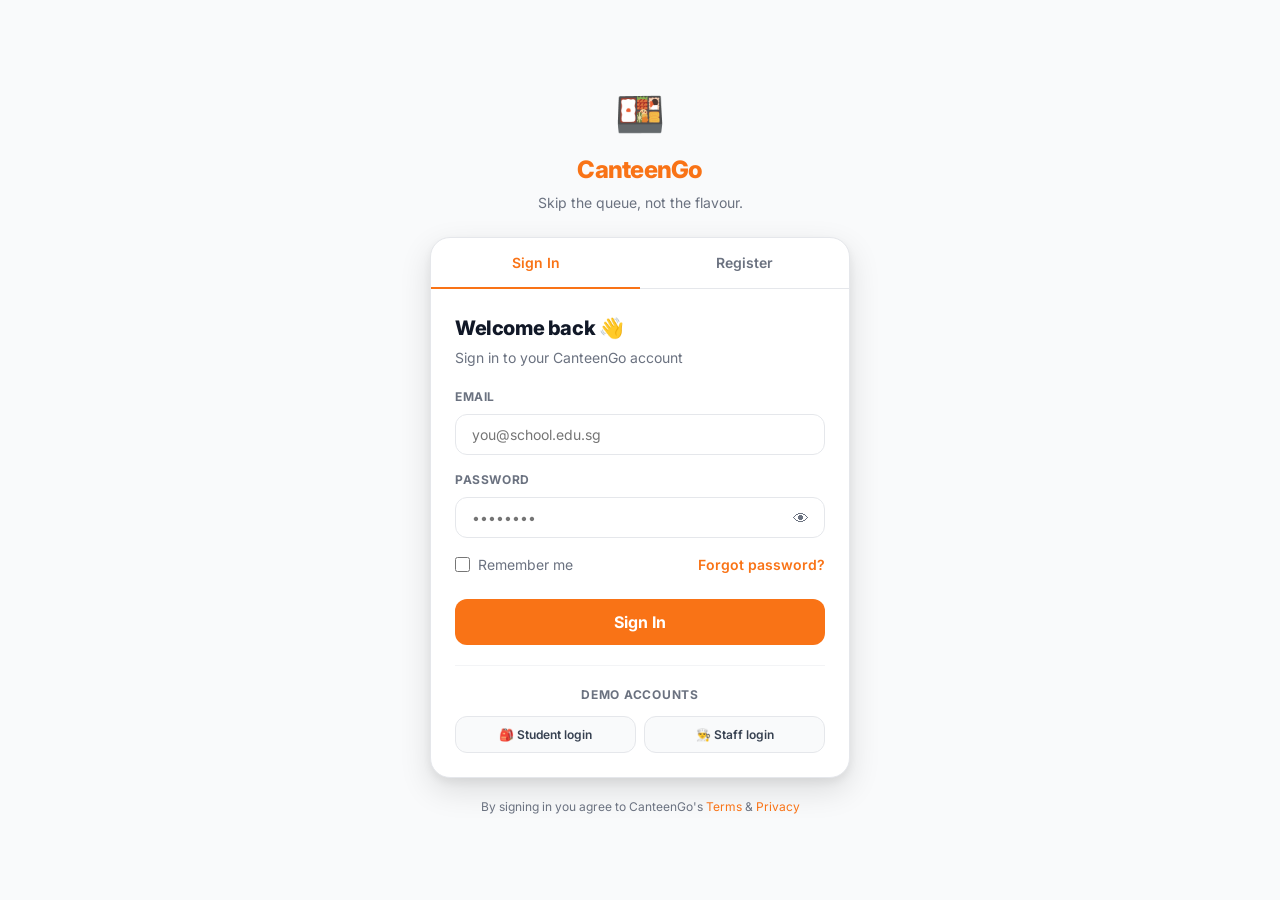
==== commit 4a836ff2: "commt 4" ====
--- a/index.html
+++ b/index.html
@@ -30,6 +30,7 @@
         <span class="cart-icon">🛒</span>
         <span class="cart-badge" id="cartBadge">0</span>
       </button>
+      <div id="navUserWrap" class="nav-user-wrap"></div>
     </div>
   </nav>
 
@@ -221,9 +222,17 @@
 
   <script src="js/data.js"></script>
   <script src="js/store.js"></script>
+  <script src="js/auth.js"></script>
   <script src="js/menu.js"></script>
   <script src="js/cart.js"></script>
   <script src="js/checkout.js"></script>
   <script src="js/spin.js"></script>
+  <script>
+    document.addEventListener('DOMContentLoaded', () => {
+      const s = requireAuth(['student']);
+      if (!s) return;
+      renderNavSession();
+    });
+  </script>
 </body>
 </html>
--- a/css/style.css
+++ b/css/style.css
@@ -816,3 +816,392 @@
 /* Focus ring for accessibility */
 :focus-visible { outline: 2px solid var(--orange); outline-offset: 2px; border-radius: 4px; }
 button:focus:not(:focus-visible) { outline: none; }
+
+/* =====================================================
+   AUTH PAGE
+   ===================================================== */
+.auth-body {
+  min-height: 100vh; background: var(--bg);
+  display: flex; flex-direction: column;
+  align-items: center; justify-content: center;
+  padding: var(--sp-6) var(--sp-4);
+}
+
+.auth-brand { text-align: center; margin-bottom: var(--sp-6); }
+.auth-brand-icon { font-size: 2.5rem; display: block; margin-bottom: var(--sp-2); }
+.auth-brand-name { font-size: var(--text-2xl); font-weight: 800; color: var(--orange); letter-spacing: -0.03em; }
+.auth-brand-tagline { font-size: var(--text-sm); color: var(--muted); margin-top: 4px; }
+
+.auth-card {
+  background: var(--surface); border-radius: var(--r-xl);
+  border: 1px solid var(--border); width: 100%; max-width: 420px;
+  box-shadow: var(--shadow-lg); overflow: hidden;
+}
+
+/* Tabs */
+.auth-tabs {
+  display: grid; grid-template-columns: 1fr 1fr;
+  border-bottom: 1px solid var(--border);
+}
+.auth-tab {
+  padding: var(--sp-4); background: none; border: none;
+  font-size: var(--text-sm); font-weight: 600; color: var(--muted);
+  cursor: pointer; transition: all var(--t-base);
+  border-bottom: 2px solid transparent; margin-bottom: -1px;
+}
+.auth-tab:hover { color: var(--ink); }
+.auth-tab.active { color: var(--orange); border-bottom-color: var(--orange); }
+
+/* Panels */
+.auth-panel { padding: var(--sp-6); }
+.auth-panel.hidden { display: none; }
+
+.auth-heading { font-size: var(--text-xl); font-weight: 800; letter-spacing: -0.02em; }
+.auth-sub { font-size: var(--text-sm); color: var(--muted); margin-top: 4px; margin-bottom: var(--sp-5); }
+
+/* Form fields */
+.auth-form { display: flex; flex-direction: column; gap: var(--sp-4); }
+.field-group { display: flex; flex-direction: column; gap: var(--sp-2); }
+.field-group label {
+  font-size: var(--text-xs); font-weight: 700;
+  text-transform: uppercase; letter-spacing: 0.05em; color: var(--muted);
+}
+.field-group input, .field-group select {
+  padding: 11px var(--sp-4); border: 1.5px solid var(--border);
+  border-radius: var(--r-md); font-size: var(--text-sm); font-family: var(--font);
+  color: var(--ink); background: var(--surface); outline: none;
+  transition: border-color var(--t-base), box-shadow var(--t-base);
+}
+.field-group input:focus, .field-group select:focus {
+  border-color: var(--orange);
+  box-shadow: 0 0 0 3px rgba(249,115,22,0.12);
+}
+.input-wrap { position: relative; }
+.input-wrap input { width: 100%; padding-right: 44px; }
+.toggle-pw {
+  position: absolute; right: var(--sp-3); top: 50%; transform: translateY(-50%);
+  background: none; border: none; font-size: 1rem; cursor: pointer;
+  padding: 4px; color: var(--muted); line-height: 1;
+}
+
+/* Remember + forgot row */
+.auth-row { display: flex; justify-content: space-between; align-items: center; }
+.check-label { display: flex; align-items: center; gap: var(--sp-2); font-size: var(--text-sm); color: var(--muted); cursor: pointer; }
+.check-label input { accent-color: var(--orange); width: 15px; height: 15px; }
+.link-btn { background: none; border: none; color: var(--orange); font-size: var(--text-sm); font-weight: 600; cursor: pointer; padding: 0; }
+.link-btn:hover { text-decoration: underline; }
+
+/* Error */
+.auth-error {
+  background: var(--red-light); color: var(--red); border: 1px solid #fca5a5;
+  border-radius: var(--r-sm); padding: var(--sp-3) var(--sp-4);
+  font-size: var(--text-sm); font-weight: 500; display: none;
+}
+
+/* Primary auth button */
+.btn-auth {
+  width: 100%; padding: 13px; background: var(--orange); color: white;
+  border: none; border-radius: var(--r-md); font-size: var(--text-base); font-weight: 700;
+  cursor: pointer; transition: background var(--t-base), transform var(--t-fast);
+  margin-top: var(--sp-2);
+}
+.btn-auth:hover { background: var(--orange-dark); }
+.btn-auth:active { transform: scale(0.99); }
+.btn-auth:disabled { background: var(--border); color: var(--muted); cursor: not-allowed; }
+.btn-auth.secondary {
+  background: var(--bg-2); color: var(--ink); border: 1.5px solid var(--border);
+}
+.btn-auth.secondary:hover { border-color: var(--orange); color: var(--orange); background: var(--orange-light); }
+
+/* Role picker */
+.role-picker { display: grid; grid-template-columns: 1fr 1fr; gap: var(--sp-3); }
+.role-option {
+  display: flex; flex-direction: column; align-items: center; gap: 4px;
+  padding: var(--sp-4) var(--sp-3); border-radius: var(--r-md);
+  border: 2px solid var(--border); cursor: pointer;
+  transition: all var(--t-base); text-align: center;
+}
+.role-option input[type=radio] { display: none; }
+.role-option:hover { border-color: #d1d5db; }
+.role-option.active { border-color: var(--orange); background: var(--orange-light); }
+.role-icon { font-size: 1.6rem; line-height: 1; }
+.role-label { font-size: var(--text-sm); font-weight: 700; color: var(--ink); }
+.role-desc { font-size: var(--text-xs); color: var(--muted); }
+
+/* Password strength */
+.pw-strength-wrap { display: flex; align-items: center; gap: var(--sp-3); }
+.pw-strength-bar { flex: 1; height: 4px; background: var(--border); border-radius: var(--r-full); overflow: hidden; }
+.pw-strength-fill { height: 100%; border-radius: var(--r-full); transition: width 0.3s, background 0.3s; width: 0%; }
+.pw-strength-label { font-size: var(--text-xs); font-weight: 700; white-space: nowrap; min-width: 72px; }
+
+/* Back button */
+.back-btn {
+  background: none; border: none; font-size: var(--text-sm);
+  color: var(--muted); cursor: pointer; padding: 0;
+  margin-bottom: var(--sp-4); font-weight: 600;
+}
+.back-btn:hover { color: var(--orange); }
+
+/* Forgot password success */
+.forgot-success { text-align: center; padding: var(--sp-4) 0; }
+.forgot-success-icon { font-size: 3rem; margin-bottom: var(--sp-3); }
+.forgot-success h3 { font-size: var(--text-xl); font-weight: 800; }
+.forgot-success p { font-size: var(--text-sm); color: var(--muted); margin-top: var(--sp-2); }
+.forgot-note { margin-top: var(--sp-3) !important; }
+.mock-reset-box {
+  margin-top: var(--sp-4); background: var(--yellow-light);
+  border: 1px solid #fde68a; border-radius: var(--r-md); padding: var(--sp-4);
+}
+.mock-label { font-size: var(--text-xs); color: var(--yellow); font-weight: 600; margin-bottom: var(--sp-2); }
+.mock-reset-btn {
+  width: 100%; padding: 10px; background: var(--orange); color: white;
+  border: none; border-radius: var(--r-sm); font-size: var(--text-sm);
+  font-weight: 700; cursor: pointer;
+}
+
+/* Demo accounts */
+.demo-hint {
+  margin-top: var(--sp-5); padding-top: var(--sp-5);
+  border-top: 1px solid var(--border-light);
+}
+.demo-title { font-size: var(--text-xs); font-weight: 700; text-transform: uppercase;
+  letter-spacing: 0.06em; color: var(--muted); margin-bottom: var(--sp-3); text-align: center; }
+.demo-accounts { display: grid; grid-template-columns: 1fr 1fr; gap: var(--sp-2); }
+.demo-fill {
+  padding: 10px var(--sp-3); border-radius: var(--r-md);
+  border: 1.5px solid var(--border); background: var(--bg);
+  font-size: var(--text-xs); font-weight: 600; cursor: pointer;
+  color: var(--ink-2); transition: all var(--t-base);
+}
+.demo-fill:hover { border-color: var(--orange); color: var(--orange); background: var(--orange-light); }
+
+/* Footer */
+.auth-footer {
+  text-align: center; font-size: var(--text-xs); color: var(--muted);
+  margin-top: var(--sp-5);
+}
+.auth-footer a { color: var(--orange); }
+
+/* =====================================================
+   NAV USER MENU
+   ===================================================== */
+.nav-user-wrap { position: relative; }
+.nav-user {
+  display: flex; align-items: center; gap: var(--sp-2);
+  padding: 5px 10px 5px 5px; border-radius: var(--r-full);
+  border: 1.5px solid var(--border); cursor: pointer;
+  background: var(--surface); transition: all var(--t-base);
+}
+.nav-user:hover { border-color: var(--orange); background: var(--orange-light); }
+.nav-avatar {
+  width: 30px; height: 30px; border-radius: 50%;
+  background: var(--orange); color: white;
+  font-size: var(--text-xs); font-weight: 800;
+  display: flex; align-items: center; justify-content: center;
+  flex-shrink: 0;
+}
+.nav-user-info { display: flex; flex-direction: column; line-height: 1; }
+.nav-user-name { font-size: var(--text-xs); font-weight: 700; color: var(--ink); }
+.nav-role-badge {
+  font-size: 10px; font-weight: 700; padding: 1px 6px;
+  border-radius: var(--r-full); margin-top: 2px;
+}
+.nav-role-badge.role-badge-student { background: var(--blue-light); color: var(--blue); }
+.nav-role-badge.role-badge-staff   { background: var(--green-light); color: var(--green); }
+.nav-chevron { font-size: 10px; color: var(--muted); }
+
+/* Dropdown */
+.user-menu {
+  position: absolute; top: calc(100% + 8px); right: 0;
+  background: var(--surface); border: 1px solid var(--border);
+  border-radius: var(--r-lg); box-shadow: var(--shadow-lg);
+  min-width: 210px; z-index: 200; overflow: hidden;
+}
+.user-menu.hidden { display: none; }
+.user-menu-header { padding: var(--sp-4); border-bottom: 1px solid var(--border-light); }
+.user-menu-name  { font-size: var(--text-sm); font-weight: 700; color: var(--ink); }
+.user-menu-email { font-size: var(--text-xs); color: var(--muted); margin-top: 2px; }
+.user-menu-item {
+  display: block; width: 100%; padding: 11px var(--sp-4);
+  font-size: var(--text-sm); font-weight: 500; color: var(--ink-2);
+  text-decoration: none; background: none; border: none; text-align: left;
+  cursor: pointer; transition: background var(--t-fast);
+}
+.user-menu-item:hover { background: var(--bg-2); }
+.user-menu-item.danger { color: var(--red); }
+.user-menu-item.danger:hover { background: var(--red-light); }
+
+/* =====================================================
+   STALL DASHBOARD
+   ===================================================== */
+.stall-header {
+  display: flex; align-items: center; justify-content: space-between;
+  padding: var(--sp-5) var(--sp-6); background: var(--surface);
+  border-bottom: 1px solid var(--border);
+}
+.stall-header-left { display: flex; align-items: center; gap: var(--sp-4); }
+.stall-avatar {
+  width: 52px; height: 52px; border-radius: var(--r-lg);
+  background: var(--orange-mid); font-size: 1.8rem;
+  display: flex; align-items: center; justify-content: center;
+}
+.stall-title { font-size: var(--text-2xl); font-weight: 800; letter-spacing: -0.02em; }
+.stall-meta { display: flex; align-items: center; gap: var(--sp-2); margin-top: 3px; font-size: var(--text-sm); color: var(--muted); }
+.stall-meta-sep { color: var(--border); }
+.stall-status-badge { font-weight: 700; font-size: var(--text-xs); }
+.stall-status-badge.open   { color: var(--green); }
+.stall-status-badge.closed { color: var(--red); }
+
+.btn-toggle-stall {
+  padding: 9px 18px; border-radius: var(--r-md); font-size: var(--text-sm); font-weight: 700;
+  border: 2px solid; cursor: pointer; transition: all var(--t-base);
+}
+.btn-toggle-stall.open   { border-color: var(--red);   color: var(--red);   background: var(--red-light); }
+.btn-toggle-stall.open:hover { background: var(--red); color: white; }
+.btn-toggle-stall.closed { border-color: var(--green); color: var(--green); background: var(--green-light); }
+.btn-toggle-stall.closed:hover { background: var(--green); color: white; }
+
+/* Stats row */
+.stall-stats-row {
+  display: grid; grid-template-columns: repeat(4,1fr); gap: var(--sp-4);
+  padding: var(--sp-5) var(--sp-6); background: var(--bg);
+  border-bottom: 1px solid var(--border);
+}
+.stall-stat-card {
+  background: var(--surface); border-radius: var(--r-md);
+  border: 1px solid var(--border); padding: var(--sp-4); text-align: center;
+}
+.stall-stat-card.highlight { background: var(--green-light); border-color: #a7f3d0; }
+.stall-stat-icon { font-size: 1.2rem; display: block; margin-bottom: 4px; }
+.stall-stat-value { display: block; font-size: var(--text-2xl); font-weight: 800; }
+.stall-stat-label { font-size: var(--text-xs); color: var(--muted); font-weight: 600; text-transform: uppercase; letter-spacing: 0.04em; }
+
+/* Main layout */
+.stall-main {
+  display: grid; grid-template-columns: 1fr 320px; gap: var(--sp-5);
+  padding: var(--sp-5) var(--sp-6); max-width: 1100px; margin: 0 auto;
+  align-items: start;
+}
+@media (max-width: 860px) {
+  .stall-main { grid-template-columns: 1fr; }
+  .stall-stats-row { grid-template-columns: repeat(2,1fr); }
+}
+
+/* Order filter tabs */
+.order-filter-tabs { display: flex; gap: var(--sp-2); margin-bottom: var(--sp-4); }
+.order-filter-tab {
+  padding: 7px 16px; border-radius: var(--r-full);
+  border: 1.5px solid var(--border); background: var(--surface);
+  font-size: var(--text-xs); font-weight: 600; color: var(--muted);
+  cursor: pointer; transition: all var(--t-base);
+}
+.order-filter-tab:hover { border-color: #d1d5db; color: var(--ink); }
+.order-filter-tab.active { background: var(--orange); color: white; border-color: var(--orange); }
+
+/* Order cards */
+.stall-order-list { display: flex; flex-direction: column; gap: var(--sp-3); }
+.stall-order-card {
+  background: var(--surface); border-radius: var(--r-lg);
+  border: 1px solid var(--border); padding: var(--sp-4);
+  cursor: pointer; transition: all var(--t-base);
+}
+.stall-order-card:hover { border-color: var(--orange); box-shadow: var(--shadow-sm); }
+.stall-order-card.warning { border-left: 3px solid var(--yellow); }
+.stall-order-card.urgent  { border-left: 3px solid var(--red); }
+
+.stall-order-top { display: flex; justify-content: space-between; align-items: center; margin-bottom: var(--sp-2); }
+.stall-order-num { font-size: var(--text-xl); font-weight: 800; color: var(--orange); }
+.stall-order-status {
+  padding: 3px 10px; border-radius: var(--r-full);
+  font-size: var(--text-xs); font-weight: 700;
+}
+.status-preparing { background: var(--yellow-light); color: var(--yellow); }
+.status-ready     { background: var(--green-light);  color: var(--green); }
+.status-collected { background: var(--bg-2);         color: var(--muted); }
+
+.stall-order-customer { font-size: var(--text-sm); font-weight: 600; color: var(--ink-2); margin-bottom: 4px; }
+.stall-order-items { font-size: var(--text-sm); color: var(--muted); line-height: 1.5; margin-bottom: var(--sp-3); }
+.stall-order-footer { display: flex; justify-content: space-between; align-items: center; font-size: var(--text-xs); }
+.stall-order-time  { color: var(--muted); }
+.stall-order-total { font-weight: 700; color: var(--ink); }
+
+.stall-order-actions { margin-top: var(--sp-3); padding-top: var(--sp-3); border-top: 1px solid var(--border-light); }
+.btn-mark-ready {
+  width: 100%; padding: 9px; background: var(--green); color: white;
+  border: none; border-radius: var(--r-sm); font-size: var(--text-sm);
+  font-weight: 700; cursor: pointer; transition: background var(--t-base);
+}
+.btn-mark-ready:hover { background: #047857; }
+
+.urgent-badge {
+  margin-top: var(--sp-2); padding: 4px 10px; border-radius: var(--r-sm);
+  background: var(--red-light); color: var(--red); font-size: var(--text-xs); font-weight: 600;
+}
+.stall-empty { text-align: center; padding: 60px var(--sp-5); color: var(--muted); }
+.stall-empty span { font-size: 2.5rem; display: block; margin-bottom: var(--sp-3); }
+.stall-empty p { font-size: var(--text-sm); }
+
+/* Queue panel */
+.stall-queue-panel {
+  background: var(--surface); border-radius: var(--r-lg);
+  border: 1px solid var(--border); padding: var(--sp-5);
+  display: flex; flex-direction: column; gap: var(--sp-5);
+}
+.panel-title { font-size: var(--text-base); font-weight: 700; margin-bottom: var(--sp-1); }
+
+.now-serving-card {
+  background: var(--orange-light); border-radius: var(--r-md);
+  border: 1px solid var(--orange-mid); padding: var(--sp-4); text-align: center;
+}
+.now-serving-label { font-size: var(--text-xs); font-weight: 700; text-transform: uppercase; letter-spacing: 0.06em; color: var(--orange-dark); }
+.now-serving-num { font-size: 2.8rem; font-weight: 800; color: var(--orange); letter-spacing: -0.03em; margin: 4px 0; }
+.now-serving-controls { display: flex; align-items: center; gap: var(--sp-2); justify-content: center; }
+.btn-queue-action {
+  padding: 8px 14px; border-radius: var(--r-sm); font-size: var(--text-sm); font-weight: 700;
+  border: none; cursor: pointer; transition: all var(--t-base);
+}
+.btn-queue-action.primary  { background: var(--orange); color: white; flex: 1; }
+.btn-queue-action.primary:hover { background: var(--orange-dark); }
+.btn-queue-action.secondary { background: var(--bg-2); color: var(--ink); border: 1.5px solid var(--border); }
+.btn-queue-action.secondary:hover { border-color: var(--orange); color: var(--orange); }
+
+.queue-overview { display: flex; flex-direction: column; gap: var(--sp-2); }
+.queue-ov-row { display: flex; justify-content: space-between; font-size: var(--text-sm); padding: 5px 0; border-bottom: 1px solid var(--border-light); }
+.queue-ov-row:last-child { border-bottom: none; }
+
+.quick-actions { display: flex; flex-direction: column; gap: var(--sp-2); }
+.quick-actions-title { font-size: var(--text-xs); font-weight: 700; text-transform: uppercase; letter-spacing: 0.06em; color: var(--muted); margin-bottom: var(--sp-1); }
+.btn-quick {
+  width: 100%; padding: 10px var(--sp-4); background: var(--bg-2);
+  border: 1.5px solid var(--border); border-radius: var(--r-sm);
+  font-size: var(--text-sm); font-weight: 600; color: var(--ink-2);
+  cursor: pointer; transition: all var(--t-base); text-align: left;
+}
+.btn-quick:hover { border-color: var(--orange); color: var(--orange); background: var(--orange-light); }
+.btn-quick.danger:hover { border-color: var(--red); color: var(--red); background: var(--red-light); }
+
+.today-summary { display: flex; flex-direction: column; gap: var(--sp-2); }
+.summary-row { display: flex; justify-content: space-between; font-size: var(--text-sm); padding: 4px 0; border-bottom: 1px solid var(--border-light); }
+.summary-row:last-child { border-bottom: none; }
+
+.broadcast-card { display: flex; flex-direction: column; gap: var(--sp-2); }
+.broadcast-input {
+  width: 100%; padding: 10px var(--sp-3); border: 1.5px solid var(--border);
+  border-radius: var(--r-sm); font-family: var(--font); font-size: var(--text-sm);
+  color: var(--ink); resize: none; outline: none; transition: border-color var(--t-base);
+}
+.broadcast-input:focus { border-color: var(--orange); }
+.broadcast-history { display: flex; flex-direction: column; gap: 6px; margin-top: 4px; }
+.broadcast-past-label { font-size: var(--text-xs); color: var(--muted); font-weight: 600; }
+.broadcast-past-item { display: flex; gap: var(--sp-2); font-size: var(--text-xs); }
+.bc-time  { color: var(--muted); flex-shrink: 0; }
+.bc-text  { color: var(--ink-2); }
+
+/* Order detail modal */
+.order-detail-modal { max-width: 420px; }
+.order-detail-meta { background: var(--bg); border-radius: var(--r-md); padding: var(--sp-4); margin-bottom: var(--sp-4); }
+.detail-row { display: flex; justify-content: space-between; font-size: var(--text-sm); padding: 5px 0; border-bottom: 1px solid var(--border-light); }
+.detail-row:last-child { border-bottom: none; }
+.detail-section-label { font-size: var(--text-xs); font-weight: 700; text-transform: uppercase; letter-spacing: 0.06em; color: var(--muted); margin-bottom: var(--sp-3); }
+.detail-item-row { display: flex; justify-content: space-between; font-size: var(--text-sm); padding: 5px 0; border-bottom: 1px solid var(--border-light); }
+.detail-total-row { display: flex; justify-content: space-between; font-size: var(--text-sm); font-weight: 700; padding-top: var(--sp-3); margin-top: 4px; }
